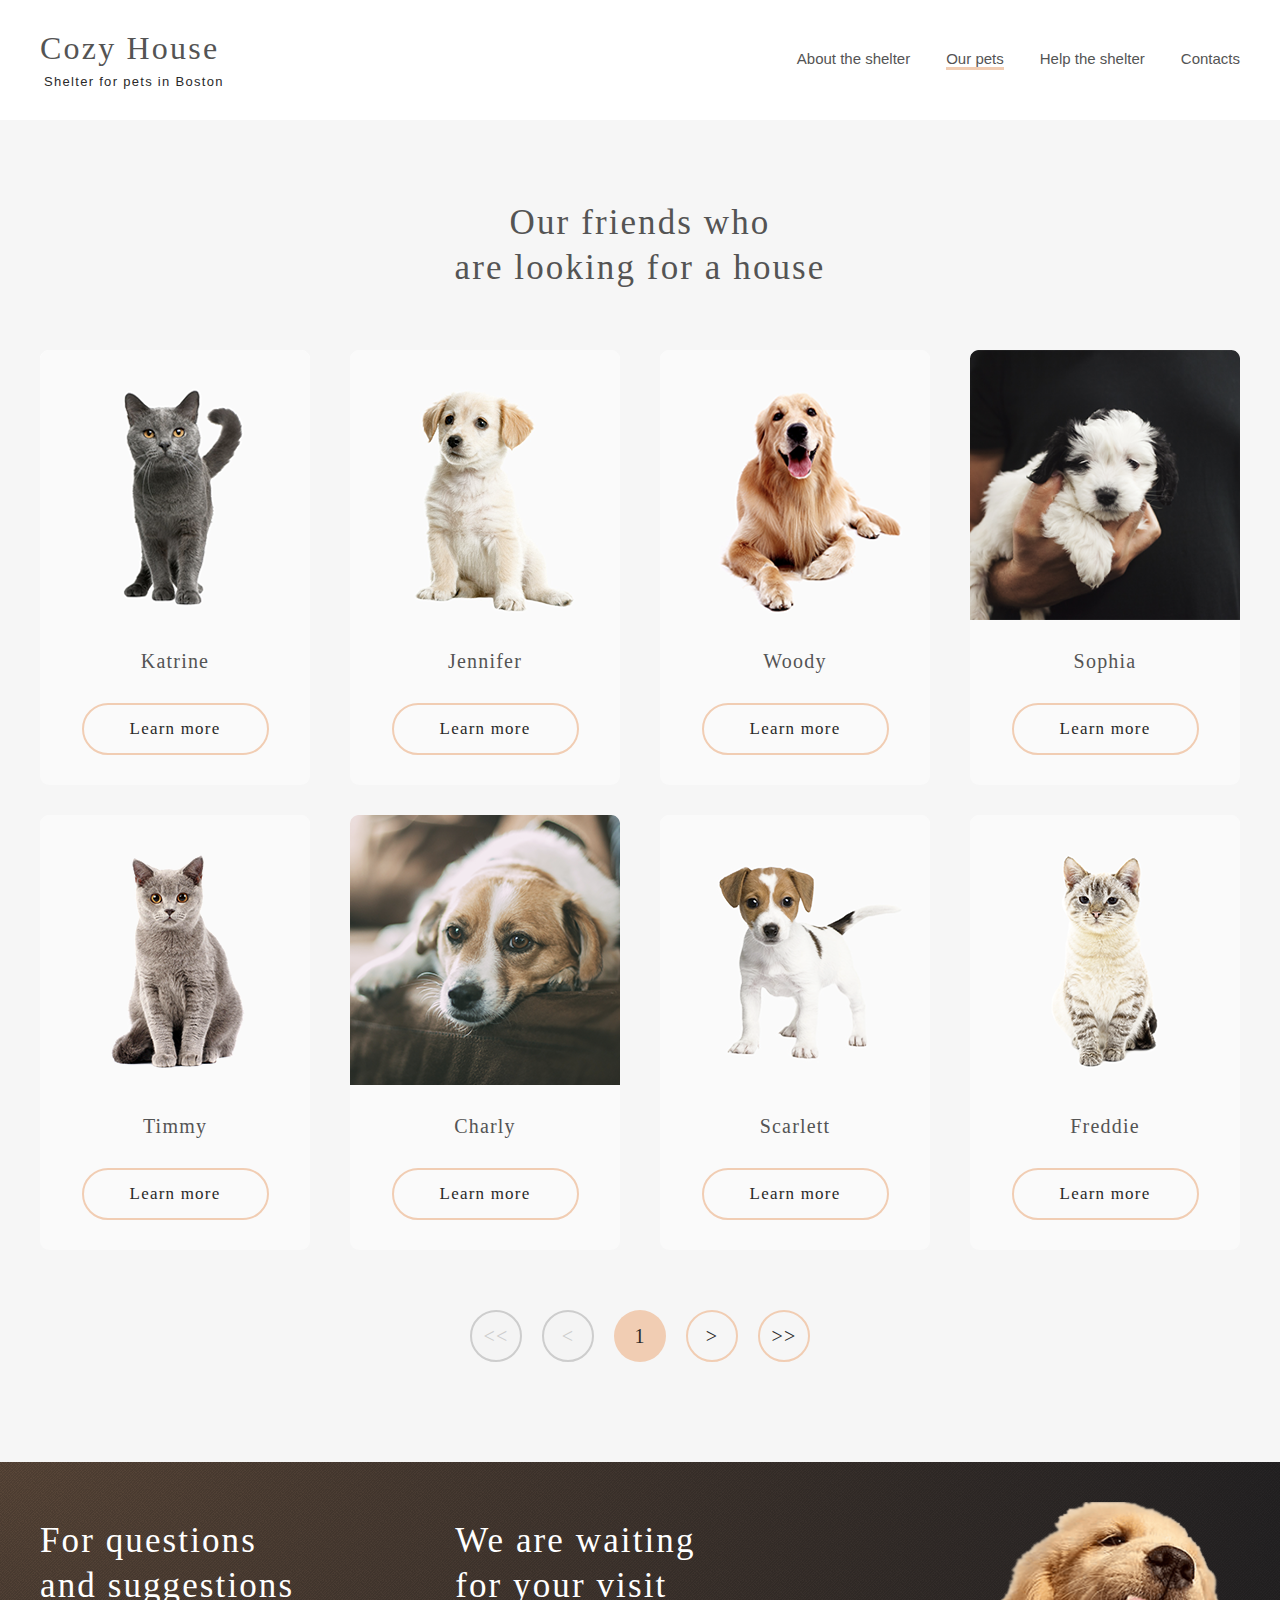
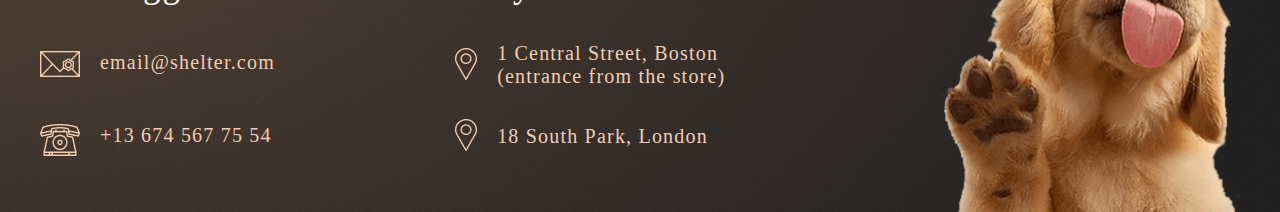
==== shelter/pages/our-pets/index.html @ 96ee6305 "feat: add section not only tablet adaptive css" ====
<!DOCTYPE html>
<html lang="en">

<head>
  <meta charset="UTF-8">
  <meta http-equiv="X-UA-Compatible" content="IE=edge">
  <meta name="viewport" content="width=device-width, initial-scale=1.0">
  <link rel="stylesheet" href="./style.css">
  <link rel="icon" href="../../assets/cat-silhouette.svg">
  <title>Our pets</title>
</head>

<body>
  <!-- HEADER -->
  <header class="header">
    <div class="header-wrapper wrapper">
      <div class="header-container">
        <a href="https://rolling-scopes-school.github.io/elenaanisimova-JSFE2023Q1/shelter/pages/main/">
          <div class="logo-container">
            <h3 class="logo-title">
              Cozy House
            </h3>
            <span class="logo-text">Shelter for pets in Boston</span>
          </div>
        </a>
        <nav class="nav top">
          <ul class="nav-list">
            <li class="nav-item">
              <a href="https://rolling-scopes-school.github.io/elenaanisimova-JSFE2023Q1/shelter/pages/main/"
                class="nav-link">
                About the shelter
              </a>
            </li>
            <li class="nav-item nav-link highlight-text">Our pets</li>
            <li class="nav-item"><a
                href="https://rolling-scopes-school.github.io/elenaanisimova-JSFE2023Q1/shelter/pages/main/index.html#help"
                class="nav-link">Help the shelter</a></li>
            <li class="nav-item"><a href="#contacts" class="nav-link">Contacts</a></li>
          </ul>
        </nav>
      </div>
    </div>
  </header>
  <!-- MAIN  -->
  <main>
    <!--  SECTION OUR FRIENDS-->
    <section class="section-our-friends" id="our-friends">
      <div class="section-our-friends-wrapper wrapper">
        <div class="our-friends-container">
          <h1 class="our-friends-heading section-heading mobile-heading">
            Our friends who <br>
            are looking for a house
          </h1>
          <div class="slider-container">
            <div class="slider-images-container">
              <div class="slider-card">
                <div class="pet-img kathrine"></div>
                <div class="pet-name paragraph-20">Katrine</div>
                <form class="buttons form_learn-more">
                  <button type="button" class="button_learn-more button">
                    <span class="button-text">
                      Learn more
                    </span>
                  </button>
                </form>
              </div>
              <div class="slider-card jennifer">
                <div class="pet-img jennifer"></div>
                <div class="pet-name paragraph-20">Jennifer</div>
                <form class="buttons form_learn-more">
                  <button type="button" class="button_learn-more button">
                    <span class="button-text">
                      Learn more
                    </span>
                  </button>
                </form>
              </div>
              <div class="slider-card woody">
                <div class="pet-img woody"></div>
                <div class="pet-name paragraph-20">Woody</div>
                <form class="buttons form_learn-more">
                  <button type="button" class="button_learn-more button">
                    <span class="button-text">
                      Learn more
                    </span>
                  </button>
                </form>
              </div>
              <div class="slider-card sophia">
                <div class="pet-img sophia"></div>
                <div class="pet-name paragraph-20">Sophia</div>
                <form class="buttons form_learn-more">
                  <button type="button" class="button_learn-more button">
                    <span class="button-text">
                      Learn more
                    </span>
                  </button>
                </form>
              </div>
              <div class="slider-card timmy">
                <div class="pet-img timmy"></div>
                <div class="pet-name paragraph-20">Timmy</div>
                <form class="buttons form_learn-more">
                  <button type="button" class="button_learn-more button">
                    <span class="button-text">
                      Learn more
                    </span>
                  </button>
                </form>
              </div>
              <div class="slider-card charly">
                <div class="pet-img charly"></div>
                <div class="pet-name paragraph-20">Charly</div>
                <form class="buttons form_learn-more">
                  <button type="button" class="button_learn-more button">
                    <span class="button-text">
                      Learn more
                    </span>
                  </button>
                </form>
              </div>
              <div class="slider-card scarlett">
                <div class="pet-img scarlett"></div>
                <div class="pet-name paragraph-20">Scarlett</div>
                <form class="buttons form_learn-more">
                  <button type="button" class="button_learn-more button">
                    <span class="button-text">
                      Learn more
                    </span>
                  </button>
                </form>
              </div>
              <div class="slider-card freddie">
                <div class="pet-img freddie"></div>
                <div class="pet-name paragraph-20">Freddie</div>
                <form class="buttons form_learn-more">
                  <button type="button" class="button_learn-more button">
                    <span class="button-text">
                      Learn more
                    </span>
                  </button>
                </form>
              </div>
            </div>
          </div>
          <div class="pagination-buttons-container">
            <form class="arrow_form double-back">
              <button type="button" class="double-back back-button button round-button pagination-button"
                disabled="disabled">
                <span class="button-text">&lt;&lt;</span>
              </button>
            </form>
            <form class="arrow_form back">
              <button disabled="disabled" type="button" class="back back-button button round-button pagination-button">
                <span class="button-text">&lt;</span>
              </button>
            </form>
            <form class="page-number_form">
              <button type="button" class="page-number button round-button pagination-button">
                <span class="button-text">1</span>
              </button>
            </form>
            <form class="next-page_form">
              <button type="button" class="next-page button round-button pagination-button">
                <span class="button-text">&gt;</span>
              </button>
            </form>
            <form class="double-next-page_form">
              <button type="button" class="double-next-page button round-button pagination-button">
                <span class="button-text">&gt;&gt;</span>
              </button>
            </form>
          </div>
        </div>
      </div>
    </section>
  </main>
  <!-- FOOTER -->
  <footer class="footer" id="contacts">
    <div class="footer-gradient">
      <div class="footer-wrapper wrapper">
        <div class="footer-container">
          <div class="footer-text-container">
            <div class="contacts-container">
              <div class="footer-heading section-heading mobile-heading contacts">For questions <br> and suggestions
              </div>
              <div class="contact-container email">
                <a href="mailto:email@shelter.com">
                  <img src="../../assets/mail.png" alt="email-icon" class="email-img">
                </a>
                <a href="mailto:email@shelter.com">
                  <span class="email contact">email@shelter.com</span>
                </a>
              </div>
              <div class="contact-container">
                <a href="tel:+136745677554">
                  <img src="../../assets/phone.png" alt="phone-icon" class="phone-img">
                </a>
                <a href="tel:+136745677554">
                  <span class="phone contact">+13 674 567 75 54</span></a>
              </div>
            </div>
            <div class="adresses-container">
              <div class="footer-heading section-heading mobile-heading adresses">We are waiting <br> for your visit
              </div>
              <div class="contact-container boston">
                <a href="https://www.google.ru/maps/d/viewer?mid=1NryYrCuIfABGvvx9IG0QaoWJQ10&hl=ru" target="_blank"
                  rel="noopener noreferrer">
                  <img src="../../assets/pin.png" alt="pin-icon" class="pin-img first">
                </a>
                <a href="https://www.google.ru/maps/d/viewer?mid=1NryYrCuIfABGvvx9IG0QaoWJQ10&hl=ru" target="_blank"
                  rel="noopener noreferrer">
                  <span class="location contact">1 Central Street, Boston (entrance from the store)</span>
                </a>
              </div>
              <div class="contact-container london">
                <a href="https://www.google.ru/maps/d/viewer?mid=1M95YwmiNwhFmFcnORhLzRjByabI&hl=ru" target="_blank"
                  rel="noopener noreferrer">
                  <img src="../../assets/pin.png" alt="pin-icon" class="pin-img second">
                </a>
                <a href="https://www.google.ru/maps/d/viewer?mid=1M95YwmiNwhFmFcnORhLzRjByabI&hl=ru" target="_blank"
                  rel="noopener noreferrer">
                  <span class="location contact">18 South Park, London</span>
                </a>
              </div>
            </div>
          </div>
          <div class="footer-image"></div>
        </div>
      </div>
    </div>
  </footer>
</body>
</html>
---- shelter/pages/our-pets/style.css ----
root {
  --main-color-beige: #F1CDB3;
  --beige-light-hover: #FDDCC4;
}

html {
  scroll-behavior: smooth;

}

* {
  box-sizing: border-box;
  margin-block-start: 0em;
  margin-block-end: 0em;
  margin-inline-start: 0px;
  margin-inline-end: 0px;
  padding-inline-start: 0px;
  font-family: Georgia;
}

body {
  display: flex;
  flex-direction: column;
  justify-content: flex-start;
  min-height: 100vh;
  margin: 0 auto;
  padding: 0;
  overflow-x: hidden;
  width: 100%;
}

main {
  display: flex;
  flex-direction: column;
  justify-content: flex-start;
  height: 100%;
}

a {
  text-decoration: none;
  color: inherit;
  cursor: pointer;
}

.button {
  border-radius: 100px;
  padding: 0px;
  border-width: 0px;
  cursor: pointer;
}

.header-wrapper.wrapper {
  max-width: 1280px;
  margin: 0 auto;
}

/* .section-not-only {
  /* background-image: radial-gradient(100% 215.42% at 0% 0%, #5B483A 0%, #262425 100%); */
/* background-position: bottom right; */


.section-not-only-wrapper.wrapper {
  max-width: 1280px;
  margin: 0 auto;

}

.background-container {
  background-position: top;
  background-size: 100% auto;
  height: 100%;
}

.header {
  padding-top: 30px;
  padding-bottom: 30px;
  color: white;
}

.header-container {
  display: flex;
  justify-content: space-between;
  flex-direction: row;
  align-items: center;
  width: 100%;
  height: 100%;
  padding-left: 40px;
  padding-right: 40px;
}

.logo-title {
  font-size: 32px;
  color: #F1CDB3;
  font-weight: 400;
  margin-bottom: 5px;
  letter-spacing: 2.2px;
  color: #545454;
}

.logo-text {
  color: white;
  font-size: 13px;
  font-family: 'Arial';
  letter-spacing: 1.3px;
  margin-left: 4px;
  color: #292929;
}

.logo-title:hover {
  color: #292929;
  transition: 0.3s;
}

.logo-text:hover {
  color: black;
  transition: 0.3s;
}

.logo-title:active {
  text-decoration: underline;
  transition: 0.3s;
}

.logo-text:active {
  text-decoration: underline;
  transition: 0.3s;
}

.nav-list {
  display: flex;
  justify-content: center;
  align-items: center;
  list-style: none;
  gap: 36px;
}

.nav-link,
.paragraph {
  font-size: 15px;
  color: #545454;
  font-family: 'Arial';
}

.nav-item {
  border-bottom: 3px solid transparent;
}

.nav-link:hover {
  color: #292929;
  transition: 0.3s;
}

.nav-link:active {
  color: #545454;
  border-bottom: 3px solid #F1CDB3;
  transition: 0.3s;
}

.highlight-text.nav-link {
  color: #545454;
  border-bottom: 3px solid #F1CDB3;
  cursor: auto;
}


.button:hover,
.arrow-left.button:hover,
.arrow-right.button:hover,
button:hover {
  background-color: #FDDCC4;
  border: none;
  transition: 0.3s;
}

.button:active,
.arrow-left.button:active,
.arrow-right.button:active,
button:active {
  background-color: #f8e6da;
  border: none;
  transition: 0.3s;
}


/* SECTION OUR FRIENDS/SLIDER */
.section-our-friends {
  background-color: #F6F6F6;
  color: #545454;
  padding-top: 80px;
  padding-bottom: 100px;
  display: flex;
  justify-content: center;
}

.section-our-friends-wrapper {
  max-width: 1280px;
  margin: 0 auto;
}

.section-heading {
  font-family: Georgia;
  font-size: 35px;
  font-weight: 400;
  line-height: 45px;
  letter-spacing: 0.06em;
}

/* ИСПРАВИТЬ РАЗМЕР ШРИФТА ЩОБ НЕ ПРЫШАЛ */
.our-friends-heading {
  margin-bottom: 60px;
  text-align: center;
}

.slider-container {
  /* display: flex;
  flex-direction: row;
  gap: 53px; */
  max-width: 1200px;
  margin-bottom: 60px;
  margin-left: auto;
  margin-right: auto;
}

.slider-images-container {
  display: flex;
  flex-direction: row;
  column-gap: 40px;
  row-gap: 30px;
  flex-wrap: wrap;
}

.slider-card {
  background-color: #FAFAFA;
  border-radius: 9px;
  padding-bottom: 30px;
  cursor: pointer;
}

.slider-card:hover {
  background-color: white;
}

.pagination-buttons-container {
  display: flex;
  flex-direction: row;
  gap: 20px;
  width: fit-content;
  margin: 0 auto;
}

.page-number.button {
  background-color: #F1CDB3;
}

.page-number.button:hover {
  background-color: #F1CDB3;
}

.next-page,
.double-next-page {
  background-color: #F6F6F6;
  border: 2px solid #F1CDB3;
}

.arrow_form {
  display: flex;
  align-items: center;
}

.button-text {
  color: #292929;
  font-size: 17px;
  font-family: Georgia;
  letter-spacing: 1.2px;
}

.arrow-left.button,
.arrow-right.button {
  background-color: #F6F6F6;
  border: 2px solid #F1CDB3;
  width: 52px;
  height: 52px;
}

.arrow-img.arrow-right {
  transform: rotate(180deg);
}

.round-button {
  width: 52px;
  height: 52px;
  display: flex;
  justify-content: center;
  align-items: center;
}

.round-button:hover {
  background-color: #FDDCC4;
}

.round-button:active {
  background-color: #F1CDB3;
}

.pagination-button span {
  font-size: 20px;
  font-weight: 400;
}

.back-button span {
  color: #CDCDCD;
}

.back-button:hover {
  background-color: #F6F6F6;
}

.round-button:disabled {
  border: 2px solid #CDCDCD;
  cursor: auto;
}

/* SLIDER CARDS */
.pet-img {
  width: 270px;
  height: 270px;
  margin-bottom: 30px;
}

.kathrine.pet-img {
  background: url(../../assets/pets-katrine.png);

}

.jennifer.pet-img {
  background: url(../../assets/pets-jennifer.png);
}

.woody.pet-img {
  background: url(../../assets/pets-woody.png);
}

.sophia.pet-img {
  background: url(../../assets/pets-sophia.png);
}

.timmy.pet-img {
  background: url(../../assets/pets-timmy.png);
}

.charly.pet-img {
  background: url(../../assets/pets-charly.png);
}

.scarlett.pet-img {
  background: url(../../assets/pets-scarlet.png);
}

.freddie.pet-img {
  background: url(../../assets/pets-freddie.png);
}

.pet-name {
  margin-bottom: 30px;
}

.paragraph-20,
.help-item-text,
.card-number,
.contact {
  font-family: Georgia;
  font-size: 20px;
  font-weight: 400;
  line-height: 23px;
  letter-spacing: 0.06em;
  text-align: center;
}

.card-number:hover {
  color: #262425;
  transition: 0.3s;
}

.card-number:active {
  color: #292929;
  text-decoration: underline;
  transition: 0.3s;
}

.form_learn-more {
  display: flex;
  justify-content: center;
}

.button_learn-more {
  width: 187px;
  height: 52px;
  background-color: #FAFAFA;
  border: 2px solid #F1CDB3;
}
.button_learn-more:active  {
  background-color:#f8e6da !important;
} 

.slider-card:hover button {
  background-color: #FDDCC4;
  transition: 0.3s;
}

.form_get-know {
  width: 261px;
  height: 52px;
  margin: 0 auto;
}

.button_get-know {
  width: 261px;
  height: 52px;
  background-color: #F1CDB3;
}

/* FOOTER  */
.footer {
  background-image: radial-gradient(100% 215.42% at 0% 0%, #5B483A 0%, #262425 100%);

}

.footer-gradient {
  width: 100%;
  background-image: url(../../assets/noise_transparent.png);
  height: 100%;

  padding-top: 40px;
}

.footer-wrapper {
  max-width: 1280px;
  margin: 0 auto;
}

.footer-container {
  margin-left: 40px;
  margin-right: 40px;
  display: flex;
  flex-direction: row;
  justify-content: space-between;
}

.footer-text-container {
  display: flex;
  flex-direction: row;
  gap: 161px;
  padding-top: 16px;
}

.footer-heading {
  color: #fff;
}

.footer-heading.contacts {
  margin-bottom: 43px;

}

.contacts-container {
  max-width: 279px;
}

.footer-heading.adresses {
  margin-bottom: 34px;
}

.adresses-container {
  max-width: 302px;
}

.contact-container {
  display: flex;
  flex-direction: row;
  gap: 20px;
}

.contact-container span:hover {
  color: #F6F6F6;
  transition: 0.4s;
}

.contact-container span:active {
  color: #F6F6F6;
  text-decoration: underline;
  transition: 0.4s;
}

.contact-container img {
  align-self: flex-start;
}

.contact-container img:hover {
  background-color: #fddcc453;
  transition: 0.4s;
}

.contact-container img:active {
  background-color: #fafafa73;
  transition: 0.4s;
}

.contact {
  color: #F1CDB3;
  text-align: left;
}

.boston {
  margin-bottom: 37px;
}

.contact-container.email {
  margin-bottom: 43px;
}

.pin-img.first {
  margin-top: 6px;
}

.pin-img.second {
  margin-top: -6px;
}

.pin-img:hover {
  border-radius: 5px;
  transition: 0.4s;
}

.pin-img:active {
  border-radius: 5px;
  transition: 0.4s;
}

.footer-image {
  background-image: url(../../assets/footer-puppy.png);
  width: 300px;
  height: 310px;
}
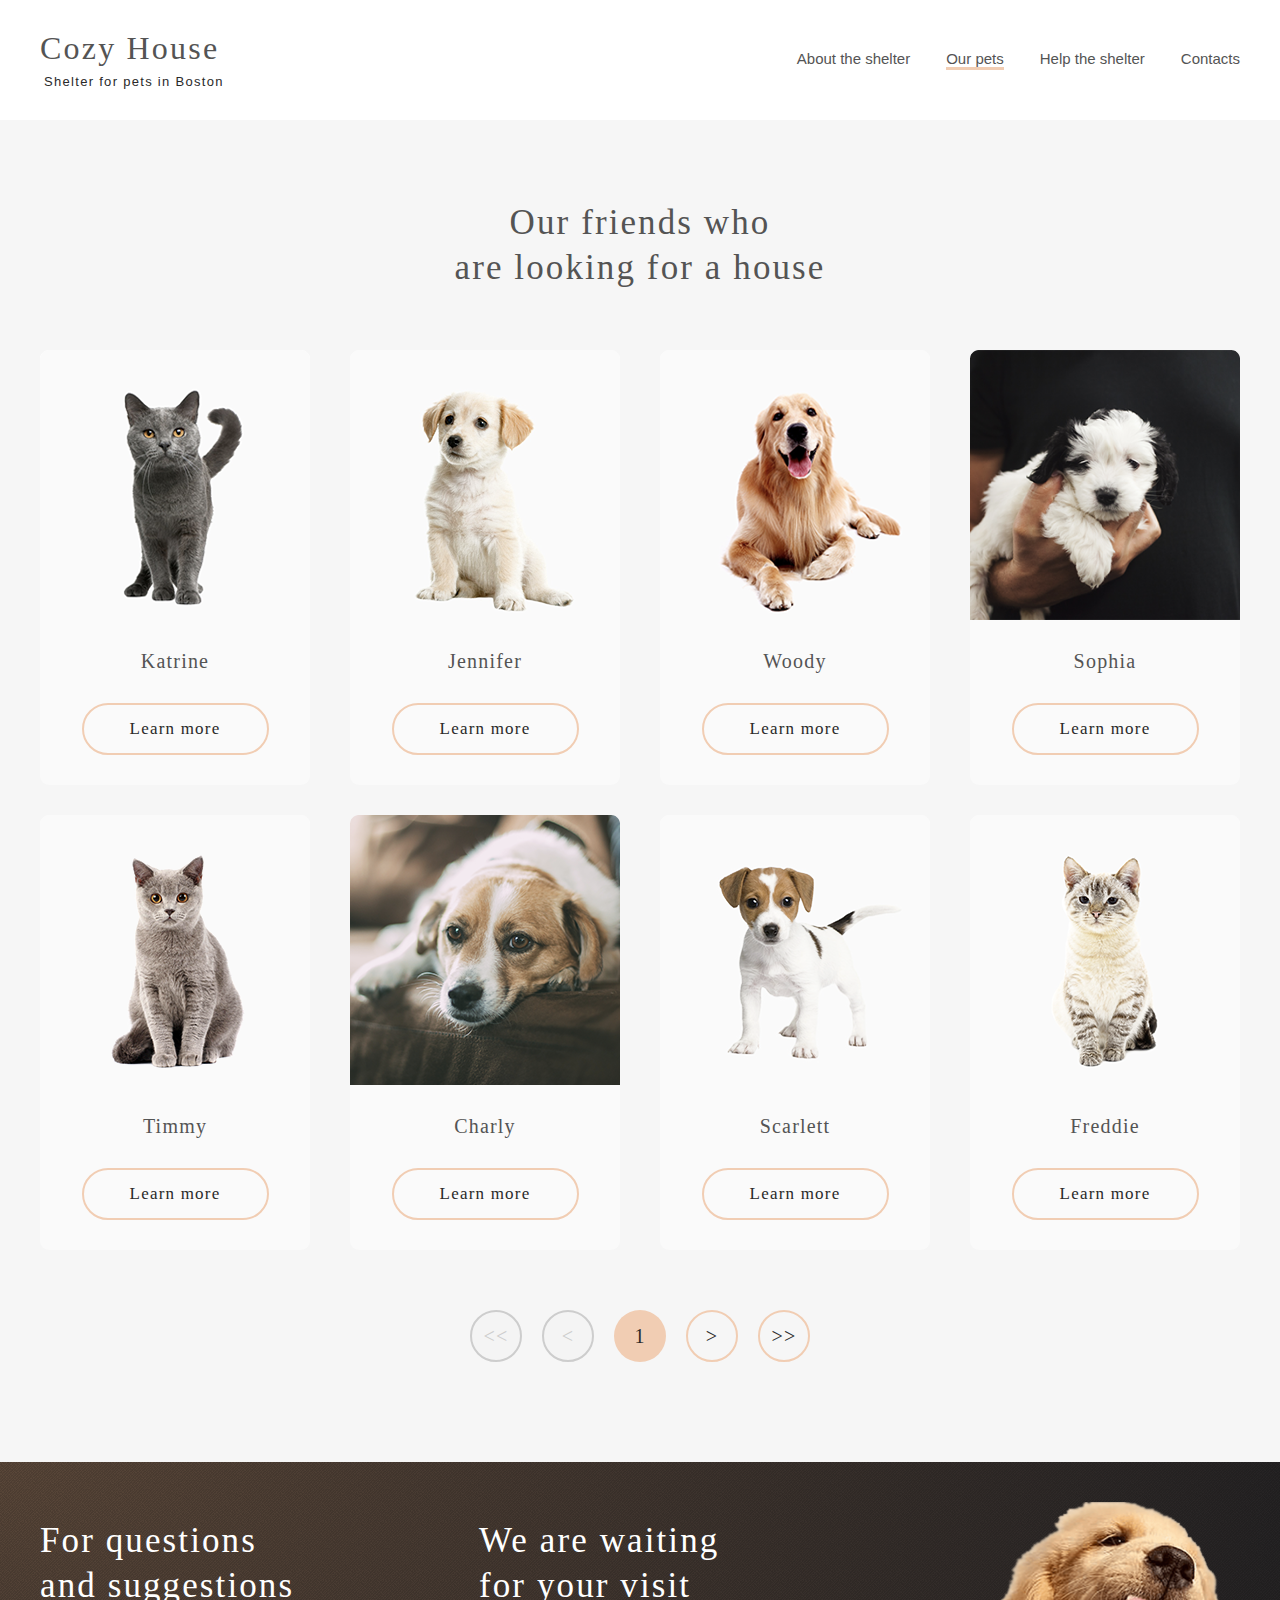
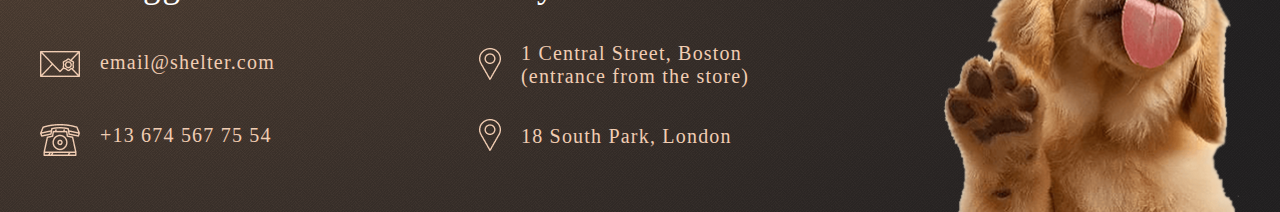
==== commit c8d2d680: "feat: add pets page header responsive" ====
--- a/shelter/pages/our-pets/index.html
+++ b/shelter/pages/our-pets/index.html
@@ -38,6 +38,12 @@
             <li class="nav-item"><a href="#contacts" class="nav-link">Contacts</a></li>
           </ul>
         </nav>
+        <div class="burger-icon-wrapper">
+          <div class="burger-line"></div>
+          <div class="burger-line"></div>
+          <div class="burger-line"></div>
+        </div>
+      </div>
       </div>
     </div>
   </header>
--- a/shelter/pages/our-pets/style.css
+++ b/shelter/pages/our-pets/style.css
@@ -5,7 +5,6 @@
 
 html {
   scroll-behavior: smooth;
-
 }
 
 * {
@@ -54,11 +53,6 @@
   margin: 0 auto;
 }
 
-/* .section-not-only {
-  /* background-image: radial-gradient(100% 215.42% at 0% 0%, #5B483A 0%, #262425 100%); */
-/* background-position: bottom right; */
-
-
 .section-not-only-wrapper.wrapper {
   max-width: 1280px;
   margin: 0 auto;
@@ -162,6 +156,18 @@
   cursor: auto;
 }
 
+.burger-icon-wrapper {
+  display: flex;
+  flex-direction: column;
+  gap: 8px;
+  color: white;
+}
+
+.burger-line {
+  width: 30px;
+  height: 2px;
+  background-color: black;
+}
 
 .button:hover,
 .arrow-left.button:hover,
@@ -183,6 +189,7 @@
 
 
 /* SECTION OUR FRIENDS/SLIDER */
+
 .section-our-friends {
   background-color: #F6F6F6;
   color: #545454;
@@ -212,9 +219,6 @@
 }
 
 .slider-container {
-  /* display: flex;
-  flex-direction: row;
-  gap: 53px; */
   max-width: 1200px;
   margin-bottom: 60px;
   margin-left: auto;
@@ -245,6 +249,7 @@
   flex-direction: row;
   gap: 20px;
   width: fit-content;
+  width: -moz-fit-content;
   margin: 0 auto;
 }
 
@@ -398,9 +403,10 @@
   background-color: #FAFAFA;
   border: 2px solid #F1CDB3;
 }
-.button_learn-more:active  {
-  background-color:#f8e6da !important;
-} 
+
+.button_learn-more:active {
+  background-color: #f8e6da !important;
+}
 
 .slider-card:hover button {
   background-color: #FDDCC4;
@@ -422,14 +428,12 @@
 /* FOOTER  */
 .footer {
   background-image: radial-gradient(100% 215.42% at 0% 0%, #5B483A 0%, #262425 100%);
-
 }
 
 .footer-gradient {
   width: 100%;
   background-image: url(../../assets/noise_transparent.png);
   height: 100%;
-
   padding-top: 40px;
 }
 
@@ -449,7 +453,8 @@
 .footer-text-container {
   display: flex;
   flex-direction: row;
-  gap: 161px;
+  justify-content: space-between;
+  width: 57.89vw;
   padding-top: 16px;
 }
 
@@ -540,4 +545,138 @@
   background-image: url(../../assets/footer-puppy.png);
   width: 300px;
   height: 310px;
+}
+
+@media screen and (max-width: 1060px) {
+  .footer {
+    padding-top: 14px;
+  }
+
+  .footer-container {
+    width: 75.39vw;
+    margin-left: auto;
+    margin-right: auto;
+  }
+
+  .footer-container {
+    flex-direction: column;
+    align-items: center;
+    gap: 62px;
+  }
+
+  .footer-text-container {
+    width: 83.39vw;
+  }
+}
+
+@media screen and (min-width: 768px) {
+
+  .burger-icon-wrapper {
+    display: none;
+  }
+
+}
+
+@media screen and (max-width: 768px) {
+
+  .header-container {
+    padding-left: 30px;
+    padding-right: 30px;
+  }
+
+}
+
+@media screen and (max-width: 767.2px) {
+
+  .nav-item,
+  .nav,
+  .nav-list {
+    display: none;
+  }
+
+  /* FOOTER  */
+  .footer-container {
+    gap: 37px;
+  }
+
+  .footer-text-container {
+    flex-direction: column;
+    width: 93.75vw;
+    align-items: center;
+    gap: 35px;
+  }
+
+  .footer-container br {
+    display: none;
+  }
+
+  .contact-container {
+    justify-content: center;
+  }
+
+  .section-heading.adresses {
+    width: 289px;
+    margin-left: 5px;
+    margin-bottom: 39px;
+  }
+
+  .boston {
+    margin-bottom: 44px;
+  }
+
+  .pin-img.second {
+    margin-top: -4px;
+  }
+
+  .contact-container.boston,
+  .contact-container.london {
+    justify-content: flex-start;
+  }
+
+  .contact-container.london span {
+    padding-top: 2px;
+  }
+
+}
+
+@media screen and (max-width: 640px) {
+  .header-container {
+    padding-left: 10px;
+    padding-right: 10px;
+  }
+}
+
+@media screen and (max-width: 448px) {
+
+  .footer-heading {
+    font-size: 7.8125vw;
+    line-height: 10.15vw;
+  }
+}
+
+@media screen and (max-width: 369px) {
+
+  .footer-image {
+    width: 81.35vw;
+    height: 84vw;
+    background-size: 100% auto;
+    background-size: contain;
+  }
+
+}
+
+@media screen and (max-width: 320px) {
+
+  .header-container {
+    padding-left: 20px;
+    padding-right: 20px;
+  }
+
+  .mobile-heading {
+    font-size: 25px;
+    text-align: center;
+    line-height: 32.5px;
+    letter-spacing: 1.35px;
+  }
+
 }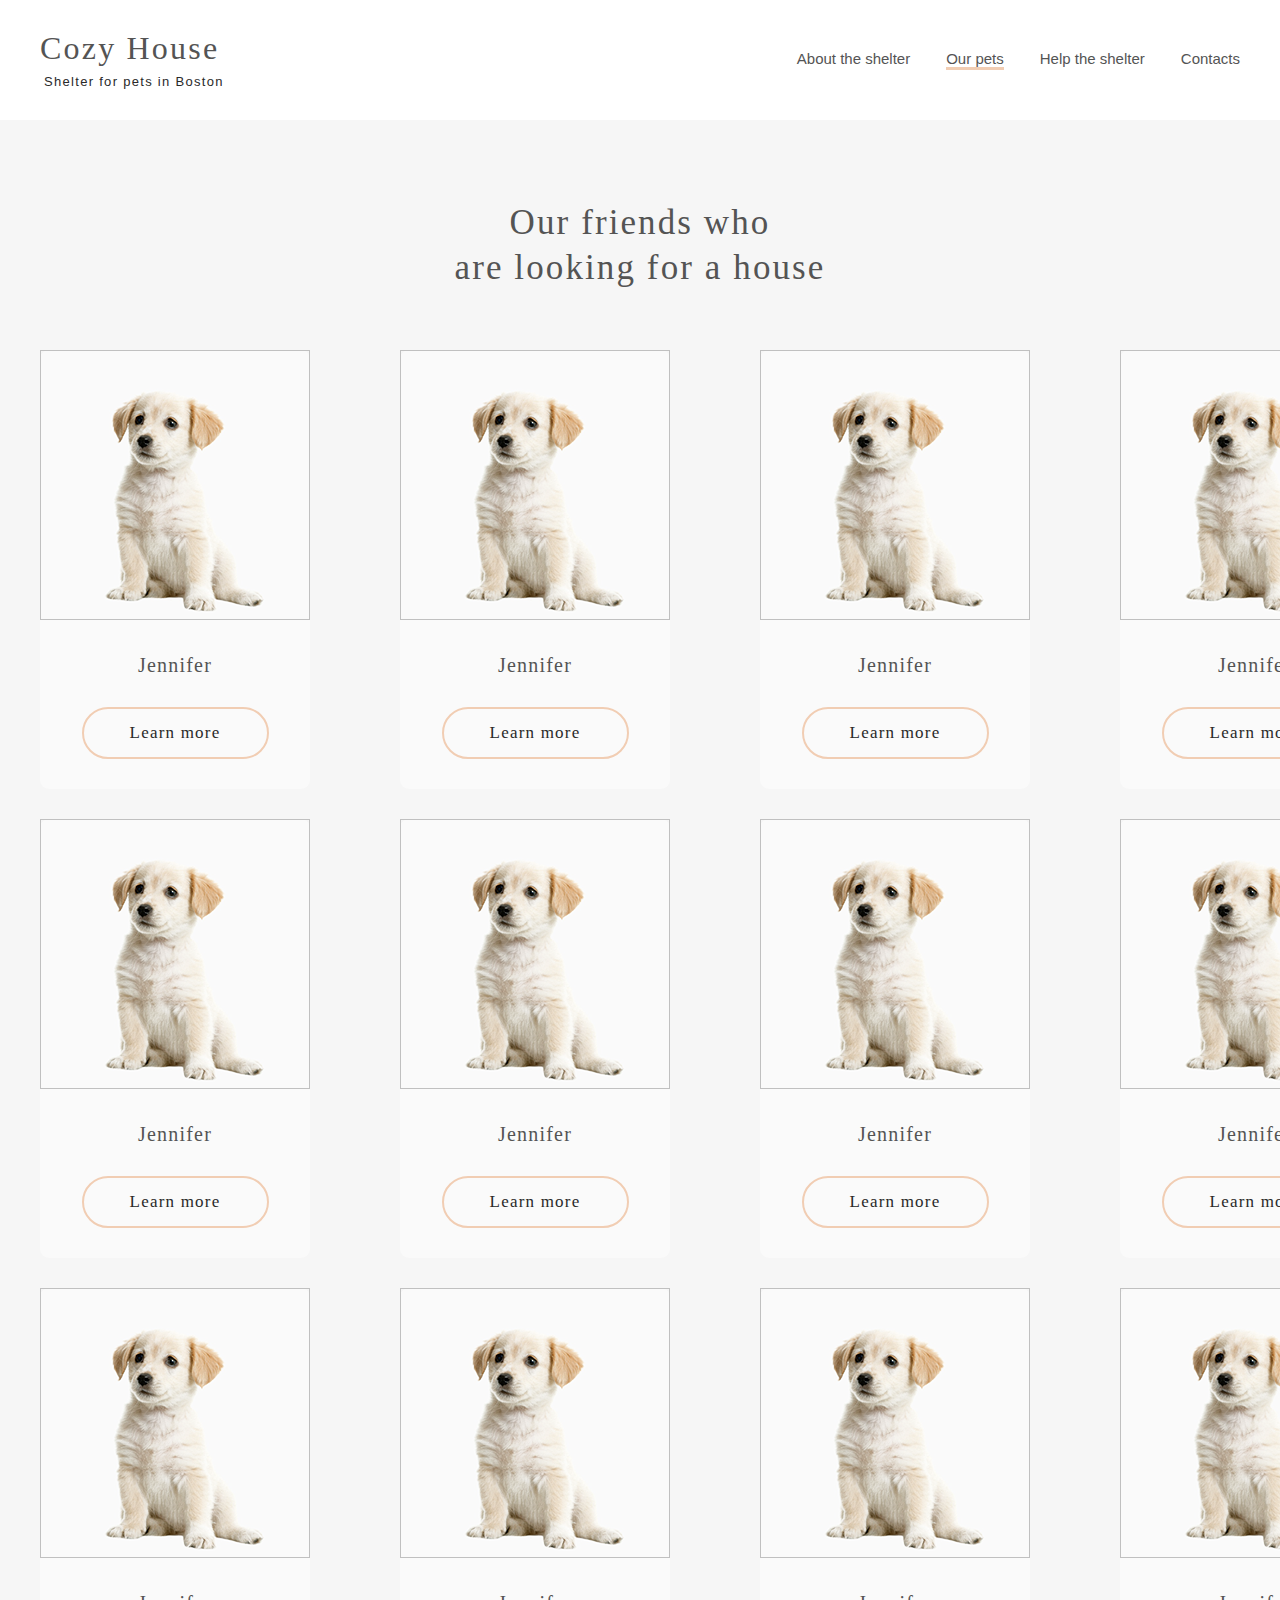
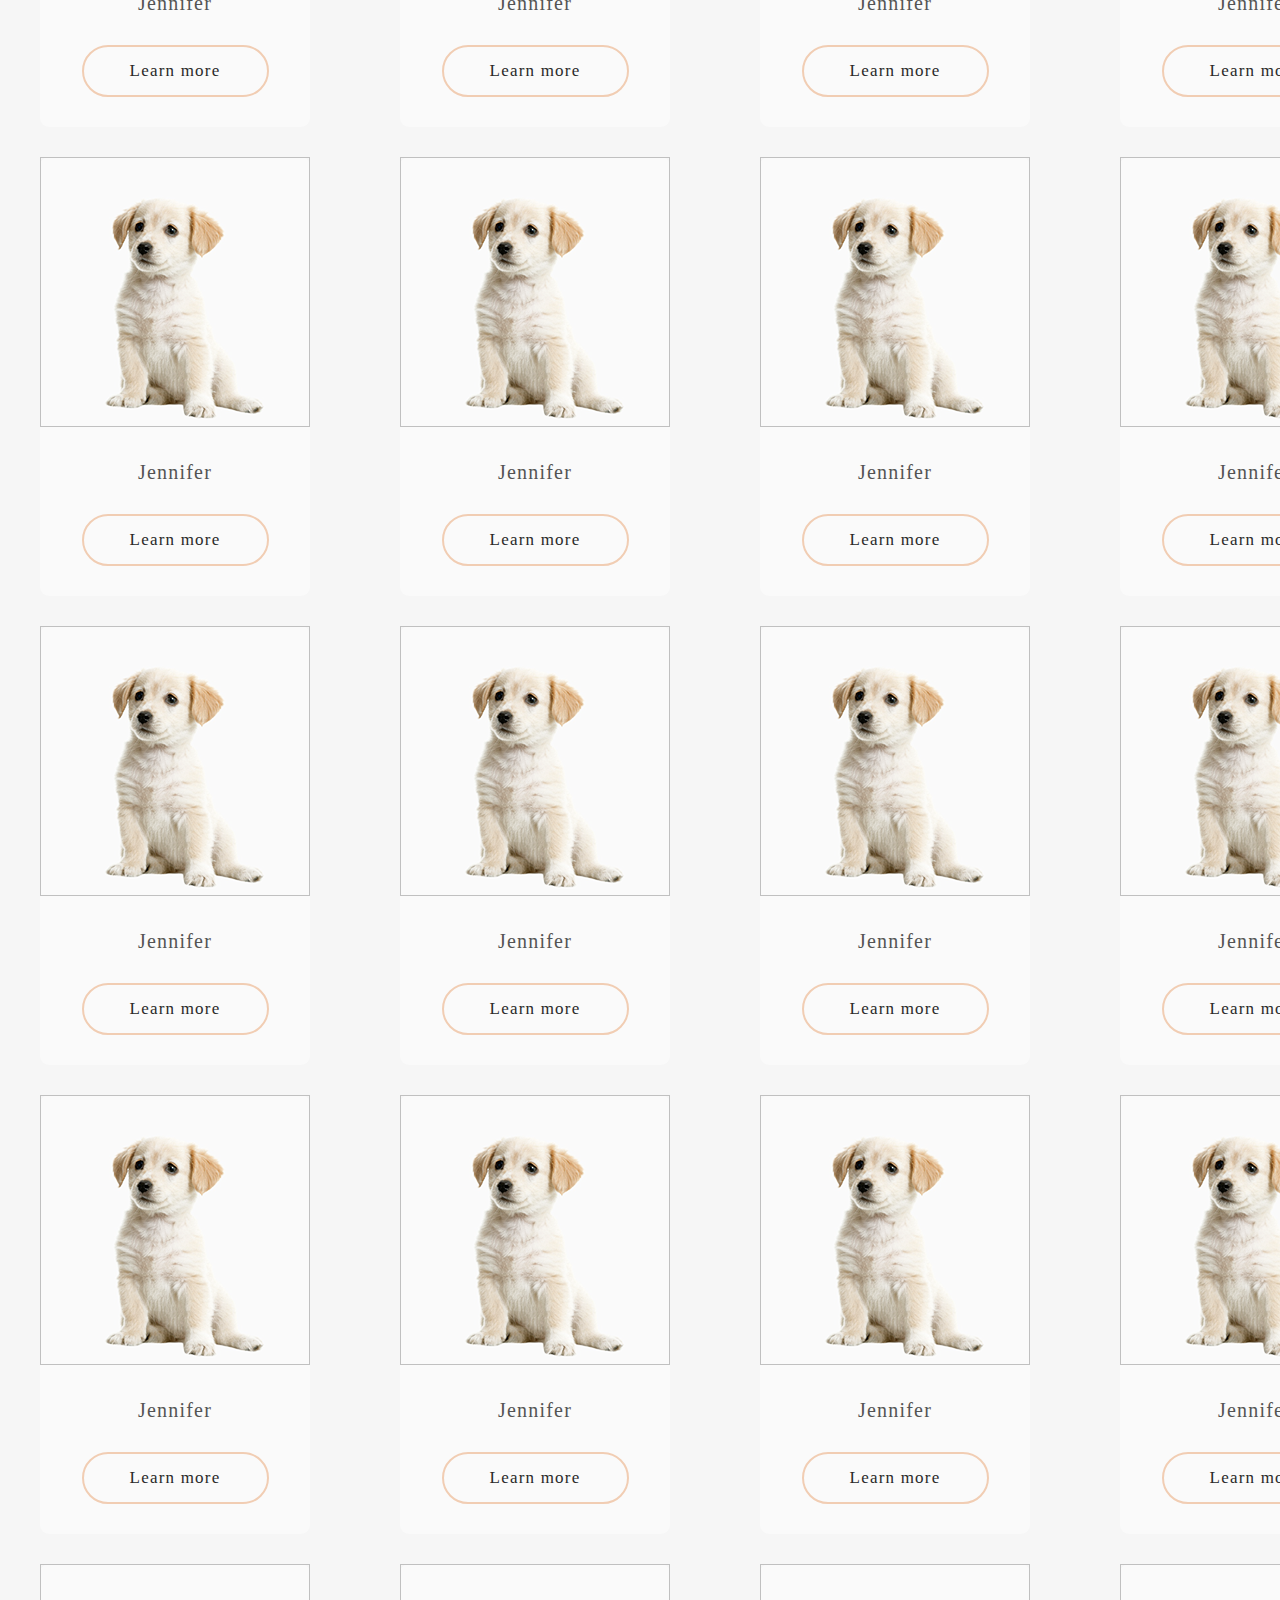
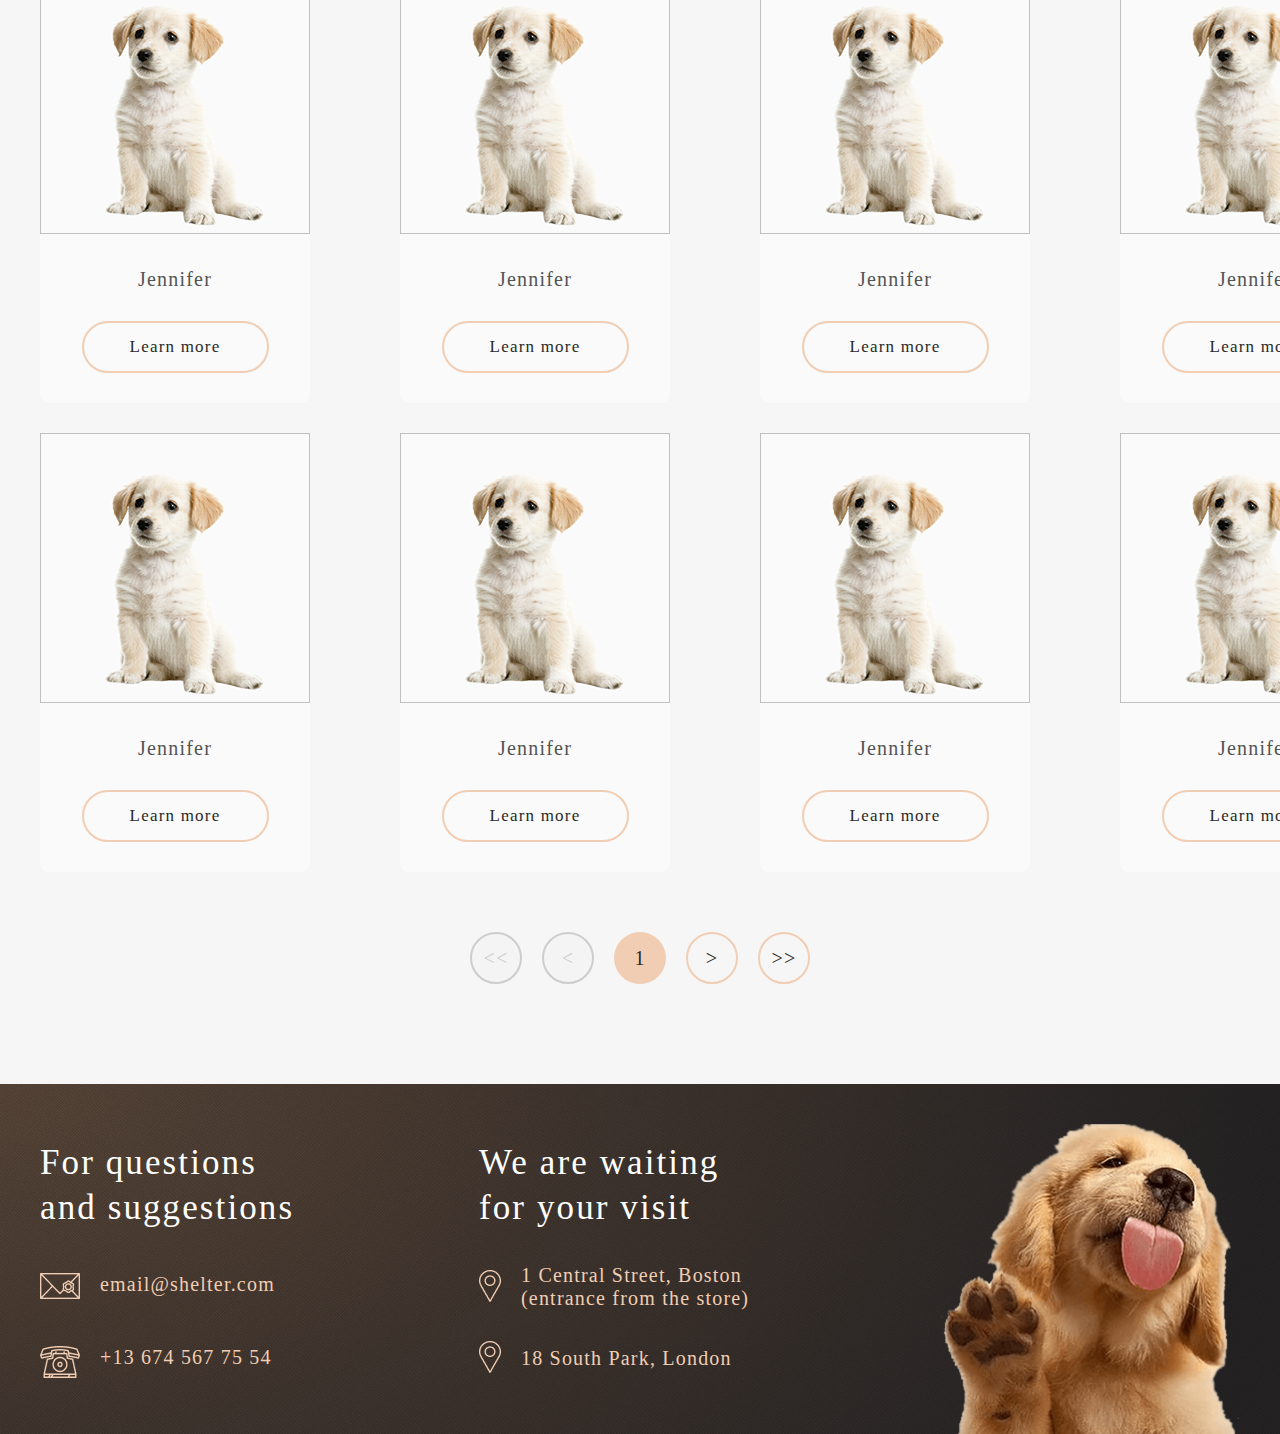
==== commit f56fbb6c: "feat: add slider adaptive" ====
--- a/shelter/pages/our-pets/index.html
+++ b/shelter/pages/our-pets/index.html
@@ -44,7 +44,6 @@
           <div class="burger-line"></div>
         </div>
       </div>
-      </div>
     </div>
   </header>
   <!-- MAIN  -->
@@ -58,95 +57,7 @@
             are looking for a house
           </h1>
           <div class="slider-container">
-            <div class="slider-images-container">
-              <div class="slider-card">
-                <div class="pet-img kathrine"></div>
-                <div class="pet-name paragraph-20">Katrine</div>
-                <form class="buttons form_learn-more">
-                  <button type="button" class="button_learn-more button">
-                    <span class="button-text">
-                      Learn more
-                    </span>
-                  </button>
-                </form>
-              </div>
-              <div class="slider-card jennifer">
-                <div class="pet-img jennifer"></div>
-                <div class="pet-name paragraph-20">Jennifer</div>
-                <form class="buttons form_learn-more">
-                  <button type="button" class="button_learn-more button">
-                    <span class="button-text">
-                      Learn more
-                    </span>
-                  </button>
-                </form>
-              </div>
-              <div class="slider-card woody">
-                <div class="pet-img woody"></div>
-                <div class="pet-name paragraph-20">Woody</div>
-                <form class="buttons form_learn-more">
-                  <button type="button" class="button_learn-more button">
-                    <span class="button-text">
-                      Learn more
-                    </span>
-                  </button>
-                </form>
-              </div>
-              <div class="slider-card sophia">
-                <div class="pet-img sophia"></div>
-                <div class="pet-name paragraph-20">Sophia</div>
-                <form class="buttons form_learn-more">
-                  <button type="button" class="button_learn-more button">
-                    <span class="button-text">
-                      Learn more
-                    </span>
-                  </button>
-                </form>
-              </div>
-              <div class="slider-card timmy">
-                <div class="pet-img timmy"></div>
-                <div class="pet-name paragraph-20">Timmy</div>
-                <form class="buttons form_learn-more">
-                  <button type="button" class="button_learn-more button">
-                    <span class="button-text">
-                      Learn more
-                    </span>
-                  </button>
-                </form>
-              </div>
-              <div class="slider-card charly">
-                <div class="pet-img charly"></div>
-                <div class="pet-name paragraph-20">Charly</div>
-                <form class="buttons form_learn-more">
-                  <button type="button" class="button_learn-more button">
-                    <span class="button-text">
-                      Learn more
-                    </span>
-                  </button>
-                </form>
-              </div>
-              <div class="slider-card scarlett">
-                <div class="pet-img scarlett"></div>
-                <div class="pet-name paragraph-20">Scarlett</div>
-                <form class="buttons form_learn-more">
-                  <button type="button" class="button_learn-more button">
-                    <span class="button-text">
-                      Learn more
-                    </span>
-                  </button>
-                </form>
-              </div>
-              <div class="slider-card freddie">
-                <div class="pet-img freddie"></div>
-                <div class="pet-name paragraph-20">Freddie</div>
-                <form class="buttons form_learn-more">
-                  <button type="button" class="button_learn-more button">
-                    <span class="button-text">
-                      Learn more
-                    </span>
-                  </button>
-                </form>
-              </div>
+            <div class="slider-visible-wrapper">
             </div>
           </div>
           <div class="pagination-buttons-container">
@@ -203,7 +114,8 @@
                   <img src="../../assets/phone.png" alt="phone-icon" class="phone-img">
                 </a>
                 <a href="tel:+136745677554">
-                  <span class="phone contact">+13 674 567 75 54</span></a>
+                  <div class="phone contact">+13 674 567 75 54</div>
+                </a>
               </div>
             </div>
             <div class="adresses-container">
@@ -236,5 +148,7 @@
       </div>
     </div>
   </footer>
+  <script type="module" src="script.js"></script>
 </body>
+
 </html>--- a/shelter/pages/our-pets/style.css
+++ b/shelter/pages/our-pets/style.css
@@ -24,7 +24,7 @@
   min-height: 100vh;
   margin: 0 auto;
   padding: 0;
-  overflow-x: hidden;
+  /* overflow-x: hidden; */
   width: 100%;
 }
 
@@ -225,9 +225,18 @@
   margin-right: auto;
 }
 
-.slider-images-container {
+.slider-visible-wrapper {
   display: flex;
   flex-direction: row;
+  justify-content: flex-start;
+  flex-shrink: 0;
+  gap: 90px;
+}
+
+.slider-page {
+  display: flex;
+  flex-direction: row;
+  justify-content: center;
   column-gap: 40px;
   row-gap: 30px;
   flex-wrap: wrap;
@@ -334,7 +343,6 @@
 
 .kathrine.pet-img {
   background: url(../../assets/pets-katrine.png);
-
 }
 
 .jennifer.pet-img {
@@ -455,6 +463,7 @@
   flex-direction: row;
   justify-content: space-between;
   width: 57.89vw;
+  max-width: 800px;
   padding-top: 16px;
 }
 
@@ -547,10 +556,19 @@
   height: 310px;
 }
 
+@media screen and (max-width: 1268px) {
+  .slider-container {
+    max-width: 1199px;
+  }
+
+  .slider-card.scarlett,
+  .slider-card.freddie {
+    display: none;
+  }
+
+}
+
 @media screen and (max-width: 1060px) {
-  .footer {
-    padding-top: 14px;
-  }
 
   .footer-container {
     width: 75.39vw;
@@ -558,6 +576,10 @@
     margin-right: auto;
   }
 
+  .footer-gradient {
+    padding-top: 13px;
+  }
+
   .footer-container {
     flex-direction: column;
     align-items: center;
@@ -569,6 +591,23 @@
   }
 }
 
+@media screen and (max-width: 952px) {
+
+  .section-our-friends {
+    padding-bottom: 76px;
+  }
+
+  .slider-container {
+    max-width: 768px;
+    margin-bottom: 40px;
+  }
+
+  .our-friends-heading {
+    margin-bottom: 30px;
+  }
+
+}
+
 @media screen and (min-width: 768px) {
 
   .burger-icon-wrapper {
@@ -588,9 +627,7 @@
 
 @media screen and (max-width: 767.2px) {
 
-  .nav-item,
-  .nav,
-  .nav-list {
+  .nav {
     display: none;
   }
 
@@ -610,6 +647,10 @@
     display: none;
   }
 
+  .footer-heading {
+    text-align: center;
+  }
+
   .contact-container {
     justify-content: center;
   }
@@ -620,12 +661,83 @@
     margin-bottom: 39px;
   }
 
+  .contact-container.email {
+    margin-bottom: 39px;
+  }
+
   .boston {
     margin-bottom: 44px;
   }
 
   .pin-img.second {
     margin-top: -4px;
+  }
+
+  .phone.contact {
+    margin-top: 4px;
+  }
+
+  .contact-container.boston,
+  .contact-container.london {
+    justify-content: flex-start;
+  }
+
+  .contact-container.london span {
+    padding-top: 2px;
+  }
+
+}
+
+@media screen and (max-width: 767px) {
+
+  .nav {
+    display: none;
+  }
+
+  /* FOOTER  */
+  .footer-container {
+    gap: 37px;
+  }
+
+  .footer-text-container {
+    flex-direction: column;
+    width: 93.75vw;
+    align-items: center;
+    gap: 35px;
+  }
+
+  .footer-container br {
+    display: none;
+  }
+
+  .footer-heading {
+    text-align: center;
+  }
+
+  .contact-container {
+    justify-content: center;
+  }
+
+  .section-heading.adresses {
+    width: 289px;
+    margin-left: 5px;
+    margin-bottom: 39px;
+  }
+
+  .contact-container.email {
+    margin-bottom: 39px;
+  }
+
+  .boston {
+    margin-bottom: 44px;
+  }
+
+  .pin-img.second {
+    margin-top: -4px;
+  }
+
+  .phone.contact {
+    margin-top: 4px;
   }
 
   .contact-container.boston,
@@ -644,15 +756,49 @@
     padding-left: 10px;
     padding-right: 10px;
   }
+
+  .slider-card.sophia,
+  .slider-card.timmy,
+  .slider-card.charly {
+    display: none;
+  }
+
+  .pagination-buttons-container {
+    gap: 3.125vw
+  }
+}
+
+@media screen and (max-width: 620px) {
+
+  .slider-container {
+    max-width: 270px;
+  }
+}
+
+@media screen and (max-width: 609px) {
+  .section-our-friends {
+    padding-top: 13.125vw;
+  }
+}
+
+@media screen and (max-width: 579px) {
+
+  .section-our-friends {
+    padding-bottom: 14vw;
+  }
+
 }
 
 @media screen and (max-width: 448px) {
 
-  .footer-heading {
+  .footer-heading,
+  .our-friends-heading {
     font-size: 7.8125vw;
     line-height: 10.15vw;
   }
 }
+
+
 
 @media screen and (max-width: 369px) {
 
@@ -672,6 +818,10 @@
     padding-right: 20px;
   }
 
+  .our-friends-heading {
+    margin-bottom: 42px;
+  }
+
   .mobile-heading {
     font-size: 25px;
     text-align: center;
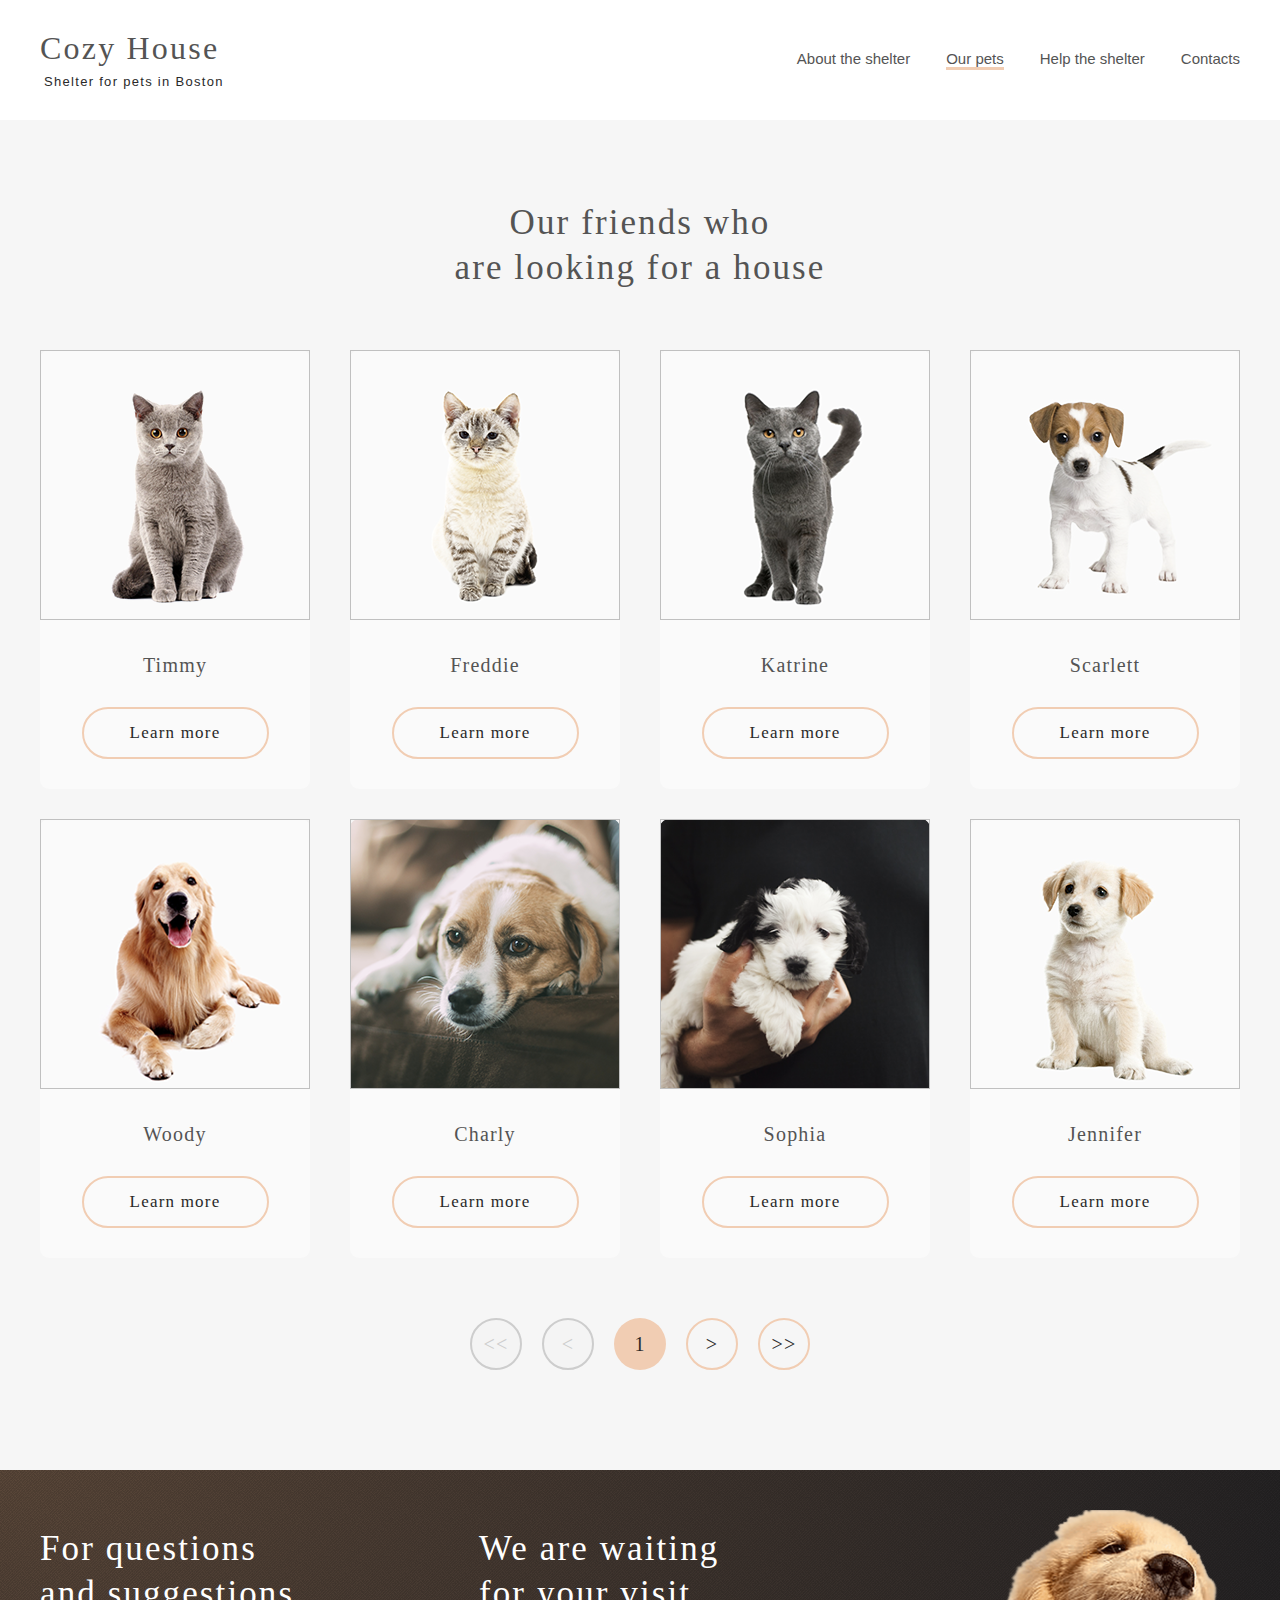
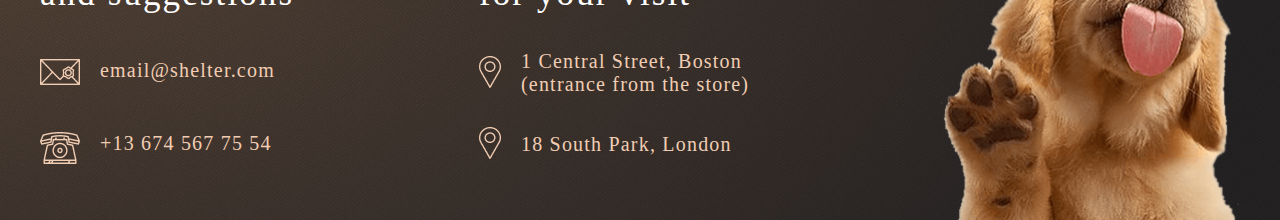
==== commit 44f307a6: "feat: add pagination buttons actions" ====
--- a/shelter/pages/our-pets/index.html
+++ b/shelter/pages/our-pets/index.html
@@ -64,27 +64,27 @@
             <form class="arrow_form double-back">
               <button type="button" class="double-back back-button button round-button pagination-button"
                 disabled="disabled">
-                <span class="button-text">&lt;&lt;</span>
+                <span class="button-text back-buttons-text">&lt;&lt;</span>
               </button>
             </form>
             <form class="arrow_form back">
               <button disabled="disabled" type="button" class="back back-button button round-button pagination-button">
-                <span class="button-text">&lt;</span>
+                <span class="button-text back-buttons-text">&lt;</span>
               </button>
             </form>
             <form class="page-number_form">
               <button type="button" class="page-number button round-button pagination-button">
-                <span class="button-text">1</span>
+                <span class="button-text page-number">1</span>
               </button>
             </form>
             <form class="next-page_form">
               <button type="button" class="next-page button round-button pagination-button">
-                <span class="button-text">&gt;</span>
+                <span class="button-text next-buttons-text">&gt;</span>
               </button>
             </form>
             <form class="double-next-page_form">
               <button type="button" class="double-next-page button round-button pagination-button">
-                <span class="button-text">&gt;&gt;</span>
+                <span class="button-text next-buttons-text">&gt;&gt;</span>
               </button>
             </form>
           </div>
--- a/shelter/pages/our-pets/style.css
+++ b/shelter/pages/our-pets/style.css
@@ -223,6 +223,7 @@
   margin-bottom: 60px;
   margin-left: auto;
   margin-right: auto;
+  display: flex;
 }
 
 .slider-visible-wrapper {
@@ -230,16 +231,23 @@
   flex-direction: row;
   justify-content: flex-start;
   flex-shrink: 0;
-  gap: 90px;
+  gap: 40px;
 }
 
 .slider-page {
+  max-width: 1200px;
   display: flex;
   flex-direction: row;
   justify-content: center;
   column-gap: 40px;
   row-gap: 30px;
   flex-wrap: wrap;
+  display: none;
+  transition: all 0.4s;
+}
+
+.visible {
+  display: flex;
 }
 
 .slider-card {
@@ -270,10 +278,13 @@
   background-color: #F1CDB3;
 }
 
-.next-page,
-.double-next-page {
+.active-button {
   background-color: #F6F6F6;
   border: 2px solid #F1CDB3;
+}
+
+.disabled-text {
+  color: #CDCDCD;
 }
 
 .arrow_form {
@@ -321,11 +332,13 @@
   font-weight: 400;
 }
 
-.back-button span {
+.disabled-button-text {
   color: #CDCDCD;
 }
 
-.back-button:hover {
+.back-button:hover:disabled,
+.next-page:hover:disabled,
+.double-next-page:hover:disabled {
   background-color: #F6F6F6;
 }
 
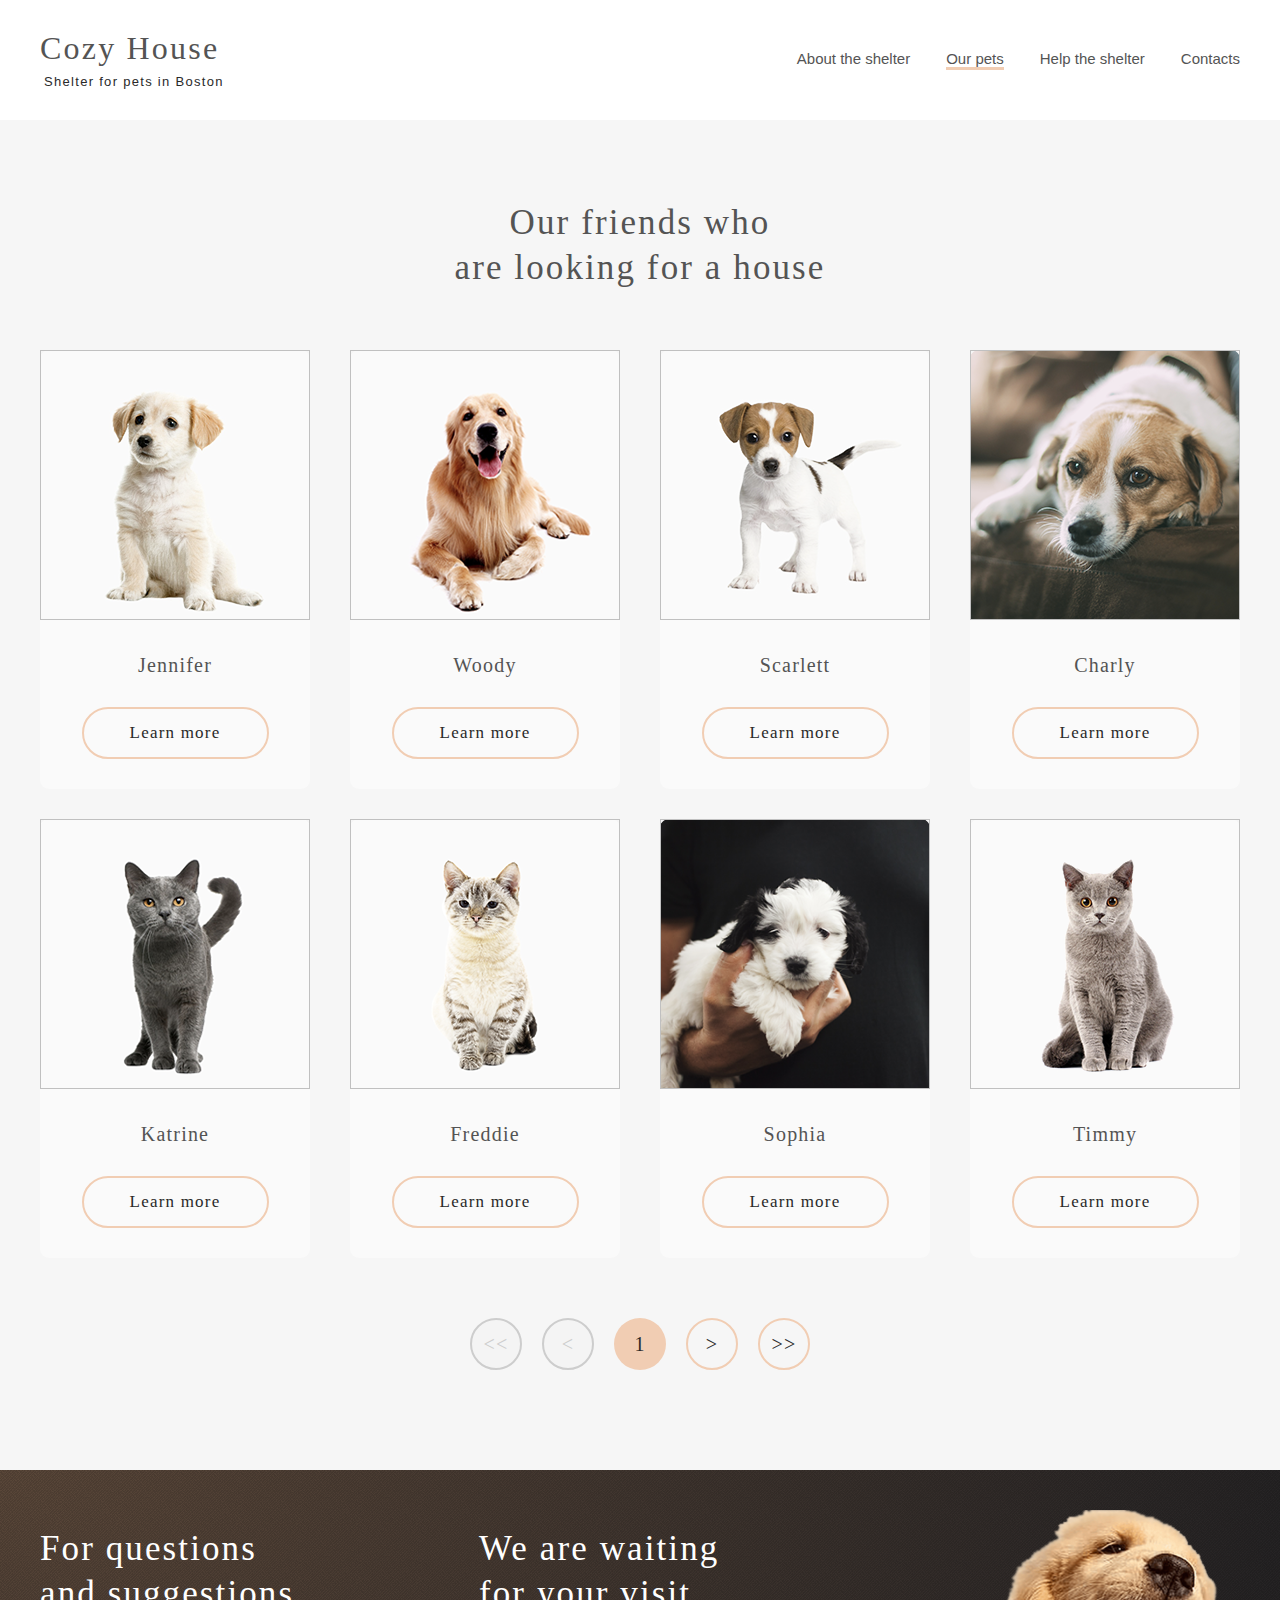
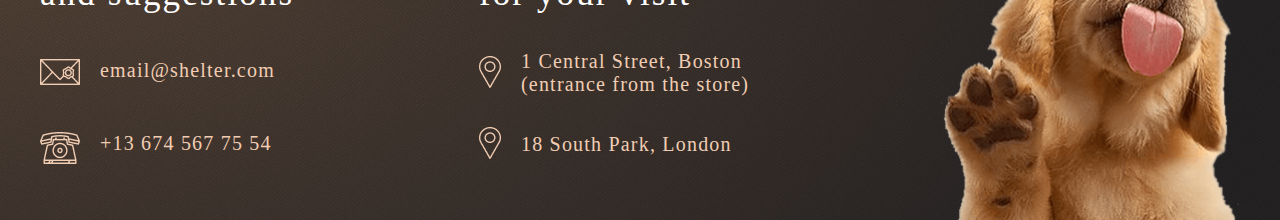
==== commit 044d6b0c: "feat: add popup" ====
--- a/shelter/pages/our-pets/index.html
+++ b/shelter/pages/our-pets/index.html
@@ -38,11 +38,26 @@
             <li class="nav-item"><a href="#contacts" class="nav-link">Contacts</a></li>
           </ul>
         </nav>
-        <div class="burger-icon-wrapper">
+        <!-- BURGER MENU  -->
+        <div class="pop-up-background">
+        </div>
+        <div class="burger-menu-container">
+          <ul class="burger-list">
+            <li class="burger-list-item burger-link "><a
+                href="https://rolling-scopes-school.github.io/elenaanisimova-JSFE2023Q1/shelter/pages/main/"
+                class="active"> About the shelter</a></li>
+            <li class="burger-list-item"><a class="burger-link not-active">Our pets</a></li>
+            <li class="burger-list-item"><a href="#help" class="burger-link active">Help the shelter</a></li>
+            <li class="burger-list-item"><a href="#contacts" class="burger-link active">Contacts</a></li>
+          </ul>
+        </div>
+
+        <div class="burger-icon-wrapper burger-open-button">
           <div class="burger-line"></div>
           <div class="burger-line"></div>
           <div class="burger-line"></div>
         </div>
+
       </div>
     </div>
   </header>
@@ -90,6 +105,33 @@
           </div>
         </div>
       </div>
+      <div class="pop-up-back"></div>
+      <div class="pop-up-container">
+        <div class="pop-up-close-button">
+          <div class="cross-pop-up">+</div>
+        </div>
+        <div class="pop-up-image"></div>
+        <div class="pop-up-text-container">
+          <div class="pop-up-pet-name"></div>
+          <div class="pet-type"></div>
+          <div class="pet-desription"></div>
+          <ul>
+            <li class="pet-age list-item">
+              <div class="list-text"><b>Age:</b><span class="popup-list-item pet-age"></span></div>
+            </li>
+            <li class="pet-vaccines list-item">
+              <div class="list-text"><b>Inoculations:</b> <span class="popup-list-item pet-vaccines"></span></div>
+            </li>
+            <li class="pet-diseases list-item">
+              <div class="list-text"><b>Diseases:</b><span class="popup-list-item pet-diseases"></span></div>
+            </li>
+            <li class="pet-parasites list-item">
+              <div class="list-text"><b>Parasites:</b><span class="popup-list-item pet-parasites"></span></div>
+            </li>
+          </ul>
+        </div>
+      </div>
+
     </section>
   </main>
   <!-- FOOTER -->
--- a/shelter/pages/our-pets/style.css
+++ b/shelter/pages/our-pets/style.css
@@ -155,7 +155,109 @@
   border-bottom: 3px solid #F1CDB3;
   cursor: auto;
 }
-
+/* BURGER  */
+
+.burger-menu-container {
+  width: 320px;
+  height: 100vh;
+  background-color: #292929;
+  position: fixed;
+  top: 0;
+  right: 0;
+  z-index: 10;
+  transform: translateX(150%);
+  transition: 0.6s ease-out;
+}
+
+.burger-menu_active {
+  transform: translateX(0);
+}
+
+.burger-icon_active {
+  transform: rotate(-90deg);
+  transition: 0.6s all linear;
+  margin-right: -10px;
+}
+
+
+.hidden {
+  visibility: hidden;
+}
+
+.pop-up-background {
+  width: 100vw;
+  height: 100vh;
+  position: absolute;
+  top: 0;
+  left: 0;
+  background-color: #000;
+  opacity: 0.5;
+  transition: 0.3s all linear;
+  overflow: hidden;
+  display: none;
+}
+
+.appearing {
+  transition: 0.3s all linear;
+  display: block;
+}
+
+.burger-list {
+  margin-top: 250px;
+  list-style: none;
+}
+
+.burger-list-item {
+  font-family: Arial;
+  font-size: 32px;
+  font-weight: 400;
+  line-height: 51px;
+  text-align: center;
+  color: #CDCDCD;
+  margin-bottom: 40px;
+}
+
+.burger-link.active:hover {
+  color: #FAFAFA;
+  transition: 0.3s;
+}
+
+.burger-link.active:active {
+  color: #FAFAFA;
+  border-bottom: 3px solid #F1CDB3;
+  transition: 0.3s;
+}
+
+.not-active {
+  cursor: pointer;
+  border-bottom: 3px solid #F1CDB3;
+  color: #FAFAFA;
+}
+
+.burger-icon-wrapper {
+  display: flex;
+  flex-direction: column;
+  gap: 8px;
+  cursor: pointer;
+  transition: 0.4s all linear;
+  z-index: 100;
+}
+
+.burger-icon-wrapper:hover > .burger-line {
+  background-color: #f8e6da;
+  transition: 0.3s;
+}
+
+.burger-icon-wrapper:active > .burger-line {
+  background-color: #FAFAFA;
+  transition: 0.3s;
+}
+
+.burger-line {
+  width: 30px;
+  height: 2px;
+  background-color: #F1CDB3;
+}
 .burger-icon-wrapper {
   display: flex;
   flex-direction: column;
@@ -446,6 +548,121 @@
   background-color: #F1CDB3;
 }
 
+/* POP UP  */
+
+.pop-up-back {
+  width: 100vw;
+  height: 100vh;
+  position: fixed;
+  top: 0;
+  left: 0;
+  background-color: #000;
+  opacity: 0.5;
+  transition: 0.3s all linear;
+  overflow: hidden;
+  display: none;
+
+}
+
+.pop-up-container {
+  z-index: 100;
+  height: 500px;
+  width: 900px;
+  position: fixed;
+  margin-left: auto;
+  margin-right: auto;
+  margin-top: auto;
+  margin-bottom: auto;
+  border-radius: 9px;
+  background-color: #FAFAFA;
+  display: none;
+  flex-direction: row;
+}
+
+.appear {
+  display: flex;
+}
+
+.appearing-block {
+  transition: 0.3s all linear;
+  display: block;
+}
+
+.no-scroll {
+  overflow-y: hidden;
+}
+
+.pop-up-image {
+  width: 500px;
+  height: 500px;
+  background-repeat: no-repeat;
+}
+
+.pop-up-text-container {
+  padding: 50px 20px 88px 29px
+}
+
+.pop-up-pet-name {
+  font-family: Georgia;
+  font-size: 35px;
+  font-weight: 400;
+  line-height: 45px;
+  letter-spacing: 0.06em;
+  text-align: left;
+  margin-bottom: 10px;
+}
+
+.pet-type {
+  font-family: Georgia;
+  font-size: 20px;
+  font-weight: 400;
+  line-height: 23px;
+  letter-spacing: 0.06em;
+  text-align: left;
+  margin-bottom: 40px;
+}
+
+.pet-desription {
+  font-family: Georgia;
+  font-size: 15px;
+  font-weight: 400;
+  line-height: 17px;
+  letter-spacing: 0.06em;
+  text-align: left;
+  max-width: 350px;
+  margin-bottom: 40px;
+}
+
+.list-text {
+  color: black;
+}
+
+.list-item {
+  margin-left: 15px;
+  margin-bottom: 10px;
+  color: #F1CDB3;
+}
+
+.pop-up-close-button {
+  position: absolute;
+  width: 52px;
+  height: 52px;
+  border-radius: 50px;
+  background-color: none;
+  border: 2px solid #F1CDB3;
+  font-size: 39px;
+  top: -48px;
+  right: -42px;
+  display: flex;
+  justify-content: center;
+  cursor: pointer;
+}
+
+.cross-pop-up {
+  transform: rotate(45deg);
+  color: #292929
+}
+
 /* FOOTER  */
 .footer {
   background-image: radial-gradient(100% 215.42% at 0% 0%, #5B483A 0%, #262425 100%);
@@ -574,14 +791,45 @@
     max-width: 1199px;
   }
 
-  .slider-card.scarlett,
+  /* .slider-card.scarlett,
   .slider-card.freddie {
     display: none;
-  }
+  } */
 
 }
 
 @media screen and (max-width: 1060px) {
+
+
+  .pop-up-container {
+    height: 350px;
+    width: 630px;
+
+  }
+
+  .pop-up-image {
+    height: 350px;
+    width: 350px;
+  }
+
+  .pet-desription {
+    max-width: 260px;
+    margin-bottom: 20px;
+    font-size: 13px;
+  }
+
+  .pet-type {
+    margin-bottom: 20px;
+  }
+
+  .list-item {
+    font-size: 15px;
+    margin-bottom: 5px;
+  }
+
+  .pop-up-text-container {
+    padding: 10px 9px 37px 11px;
+  }
 
   .footer-container {
     width: 75.39vw;
@@ -707,6 +955,33 @@
     display: none;
   }
 
+  .pop-up-image {
+    display: none;
+  }
+
+  .pop-up-container {
+    height: 341px;
+    width: 240px;
+    border-radius: 9px;
+
+  }
+
+  .pop-up-text-container {
+    padding: 10px;
+  }
+
+  .pop-up-pet-name,
+  .pet-type {
+    text-align: center;
+  }
+
+  .pet-desription {
+    line-height: 14px;
+    text-align: justify;
+    letter-spacing: normal;
+  }
+
+
   /* FOOTER  */
   .footer-container {
     gap: 37px;
@@ -770,11 +1045,11 @@
     padding-right: 10px;
   }
 
-  .slider-card.sophia,
+  /* .slider-card.sophia,
   .slider-card.timmy,
   .slider-card.charly {
     display: none;
-  }
+  } */
 
   .pagination-buttons-container {
     gap: 3.125vw
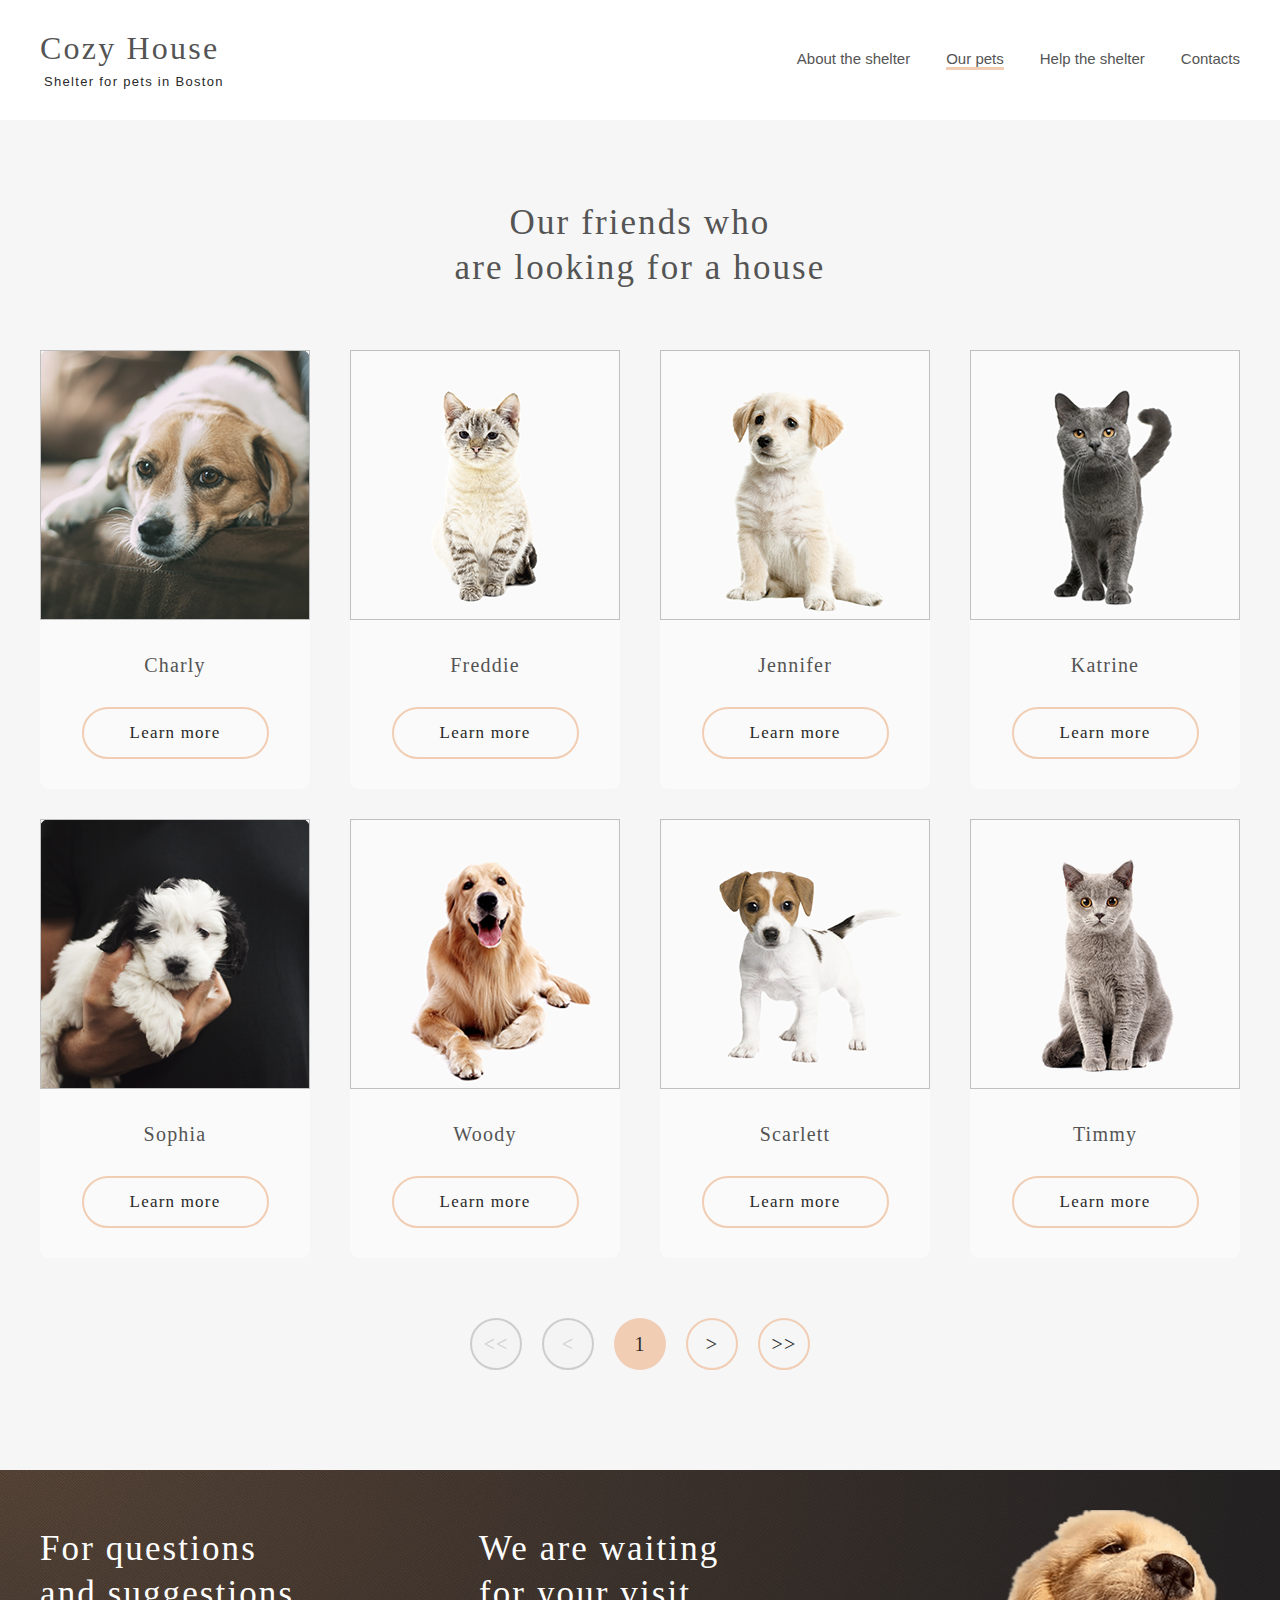
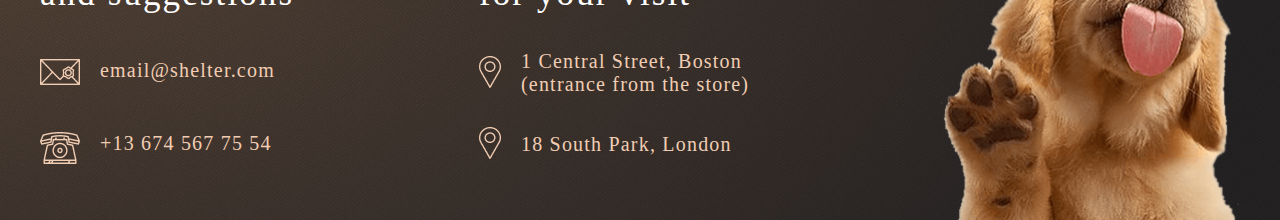
==== commit 817827b6: "feat: add popup close button hover effect" ====
--- a/shelter/pages/our-pets/index.html
+++ b/shelter/pages/our-pets/index.html
@@ -117,16 +117,16 @@
           <div class="pet-desription"></div>
           <ul>
             <li class="pet-age list-item">
-              <div class="list-text"><b>Age:</b><span class="popup-list-item pet-age"></span></div>
+              <div class="list-text"><b>Age: </b><span class="popup-list-item pet-age"></span></div>
             </li>
             <li class="pet-vaccines list-item">
               <div class="list-text"><b>Inoculations:</b> <span class="popup-list-item pet-vaccines"></span></div>
             </li>
             <li class="pet-diseases list-item">
-              <div class="list-text"><b>Diseases:</b><span class="popup-list-item pet-diseases"></span></div>
+              <div class="list-text"><b>Diseases: </b><span class="popup-list-item pet-diseases"></span></div>
             </li>
             <li class="pet-parasites list-item">
-              <div class="list-text"><b>Parasites:</b><span class="popup-list-item pet-parasites"></span></div>
+              <div class="list-text"><b>Parasites: </b><span class="popup-list-item pet-parasites"></span></div>
             </li>
           </ul>
         </div>
--- a/shelter/pages/our-pets/style.css
+++ b/shelter/pages/our-pets/style.css
@@ -648,7 +648,7 @@
   width: 52px;
   height: 52px;
   border-radius: 50px;
-  background-color: none;
+
   border: 2px solid #F1CDB3;
   font-size: 39px;
   top: -48px;
@@ -656,6 +656,11 @@
   display: flex;
   justify-content: center;
   cursor: pointer;
+  transition: 0.4s;
+}
+.pop-up-close-button:hover {
+  background-color: #cdcdcda1;
+  transform: rotate(45deg);
 }
 
 .cross-pop-up {
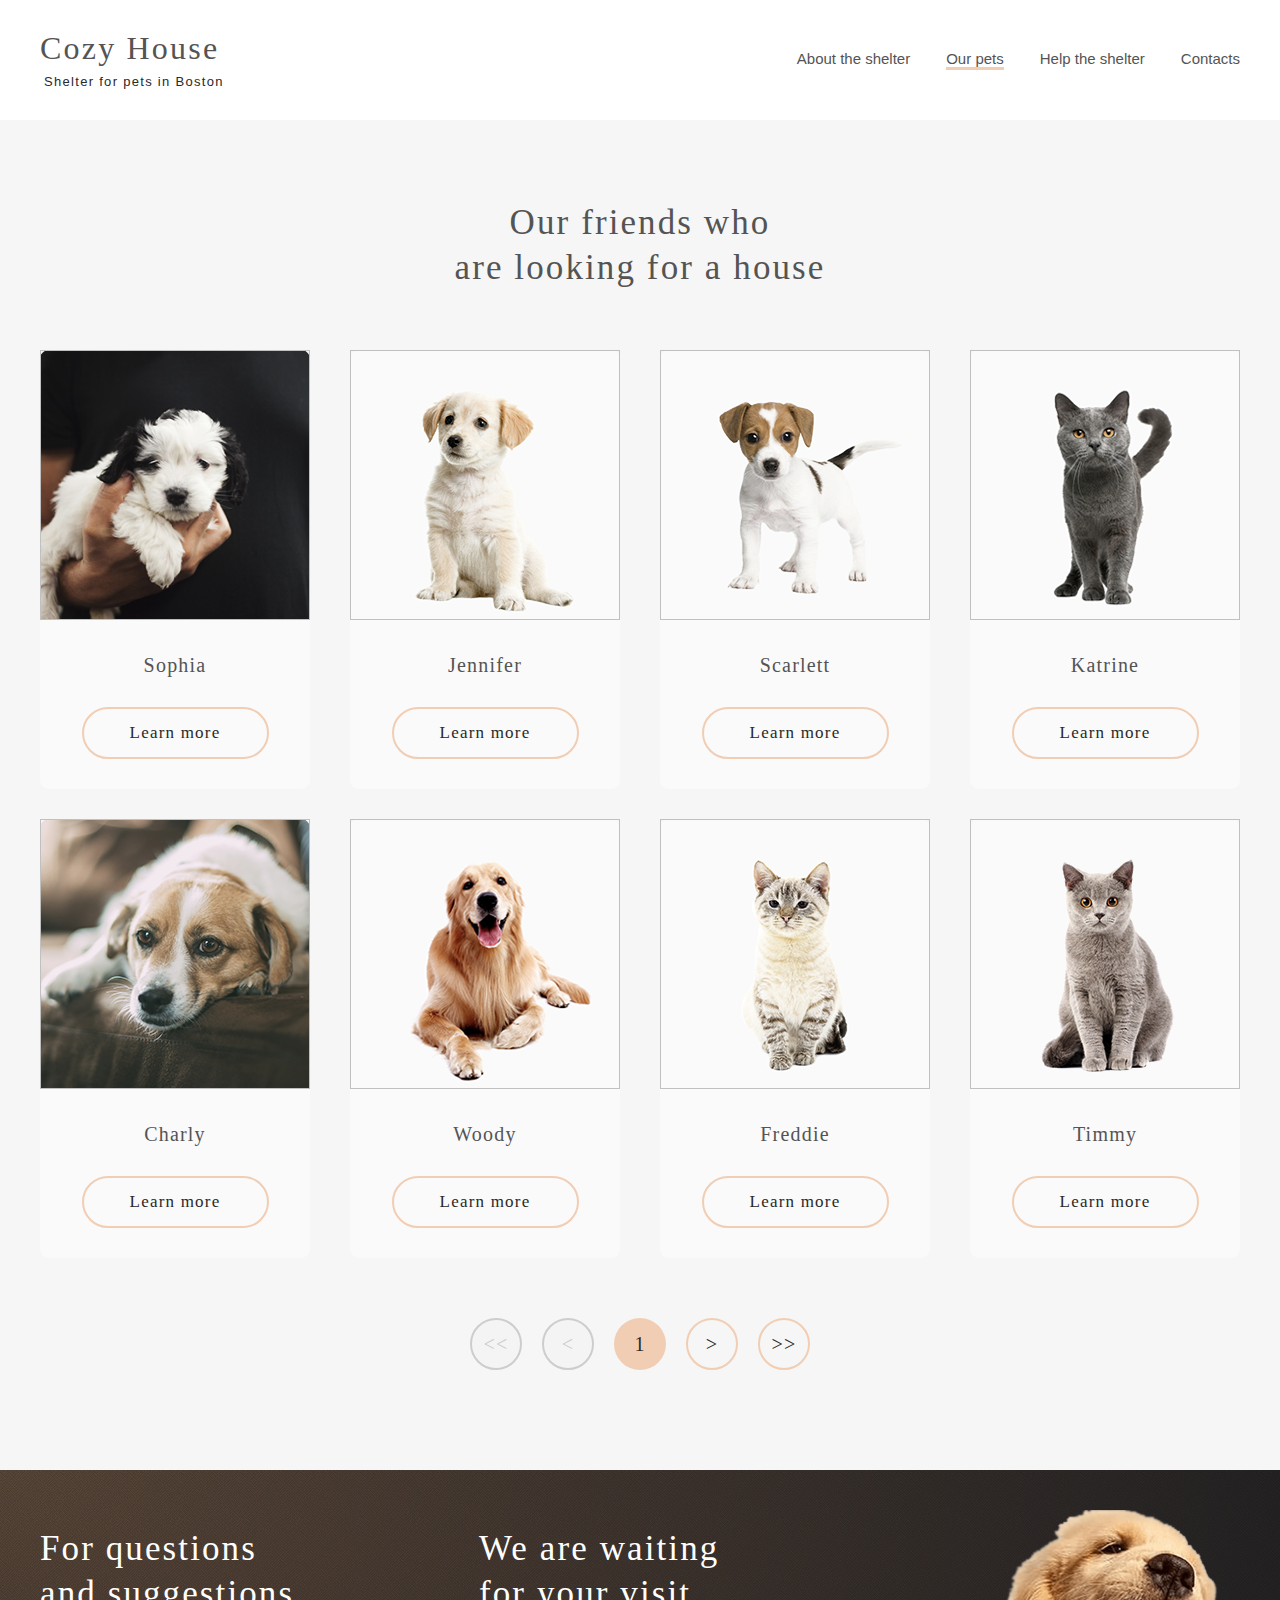
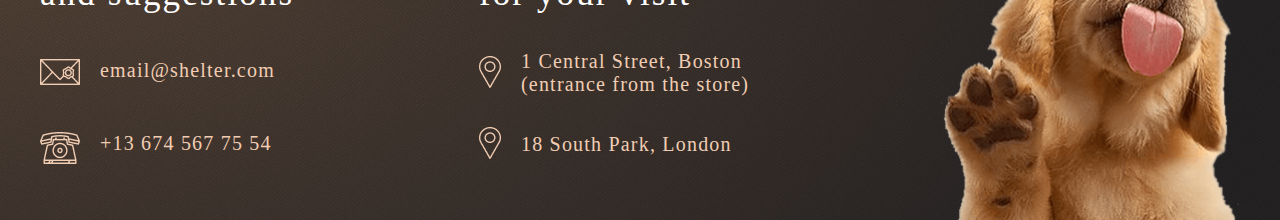
==== commit b9ddcbdf: "feat: update pets page burger links" ====
--- a/shelter/pages/our-pets/index.html
+++ b/shelter/pages/our-pets/index.html
@@ -43,11 +43,11 @@
         </div>
         <div class="burger-menu-container">
           <ul class="burger-list">
-            <li class="burger-list-item burger-link "><a
+            <li class="burger-list-item"><a
                 href="https://rolling-scopes-school.github.io/elenaanisimova-JSFE2023Q1/shelter/pages/main/"
-                class="active"> About the shelter</a></li>
+                class="active burger-link"> About the shelter</a></li>
             <li class="burger-list-item"><a class="burger-link not-active">Our pets</a></li>
-            <li class="burger-list-item"><a href="#help" class="burger-link active">Help the shelter</a></li>
+            <li class="burger-list-item"><a href="https://rolling-scopes-school.github.io/elenaanisimova-JSFE2023Q1/shelter/pages/main/index.html#help" class="burger-link active">Help the shelter</a></li>
             <li class="burger-list-item"><a href="#contacts" class="burger-link active">Contacts</a></li>
           </ul>
         </div>
--- a/shelter/pages/our-pets/style.css
+++ b/shelter/pages/our-pets/style.css
@@ -39,6 +39,7 @@
   text-decoration: none;
   color: inherit;
   cursor: pointer;
+  font-family: inherit;
 }
 
 .button {
@@ -155,6 +156,7 @@
   border-bottom: 3px solid #F1CDB3;
   cursor: auto;
 }
+
 /* BURGER  */
 
 .burger-menu-container {
@@ -258,6 +260,7 @@
   height: 2px;
   background-color: #F1CDB3;
 }
+
 .burger-icon-wrapper {
   display: flex;
   flex-direction: column;
@@ -314,7 +317,6 @@
   letter-spacing: 0.06em;
 }
 
-/* ИСПРАВИТЬ РАЗМЕР ШРИФТА ЩОБ НЕ ПРЫШАЛ */
 .our-friends-heading {
   margin-bottom: 60px;
   text-align: center;
@@ -326,6 +328,7 @@
   margin-left: auto;
   margin-right: auto;
   display: flex;
+  overflow: hidden;
 }
 
 .slider-visible-wrapper {
@@ -569,10 +572,10 @@
   height: 500px;
   width: 900px;
   position: fixed;
-  margin-left: auto;
-  margin-right: auto;
-  margin-top: auto;
-  margin-bottom: auto;
+  top: 50%;
+  left: 50%;
+  margin-top: -250px;
+  margin-left: -450px;
   border-radius: 9px;
   background-color: #FAFAFA;
   display: none;
@@ -596,6 +599,7 @@
   width: 500px;
   height: 500px;
   background-repeat: no-repeat;
+  background-size: cover;
 }
 
 .pop-up-text-container {
@@ -658,6 +662,7 @@
   cursor: pointer;
   transition: 0.4s;
 }
+
 .pop-up-close-button:hover {
   background-color: #cdcdcda1;
   transform: rotate(45deg);
@@ -809,7 +814,8 @@
   .pop-up-container {
     height: 350px;
     width: 630px;
-
+    margin-top: -175px;
+    margin-left: -315px;
   }
 
   .pop-up-image {
@@ -968,7 +974,8 @@
     height: 341px;
     width: 240px;
     border-radius: 9px;
-
+    margin-top: -170px;
+    margin-left: -120px;
   }
 
   .pop-up-text-container {
